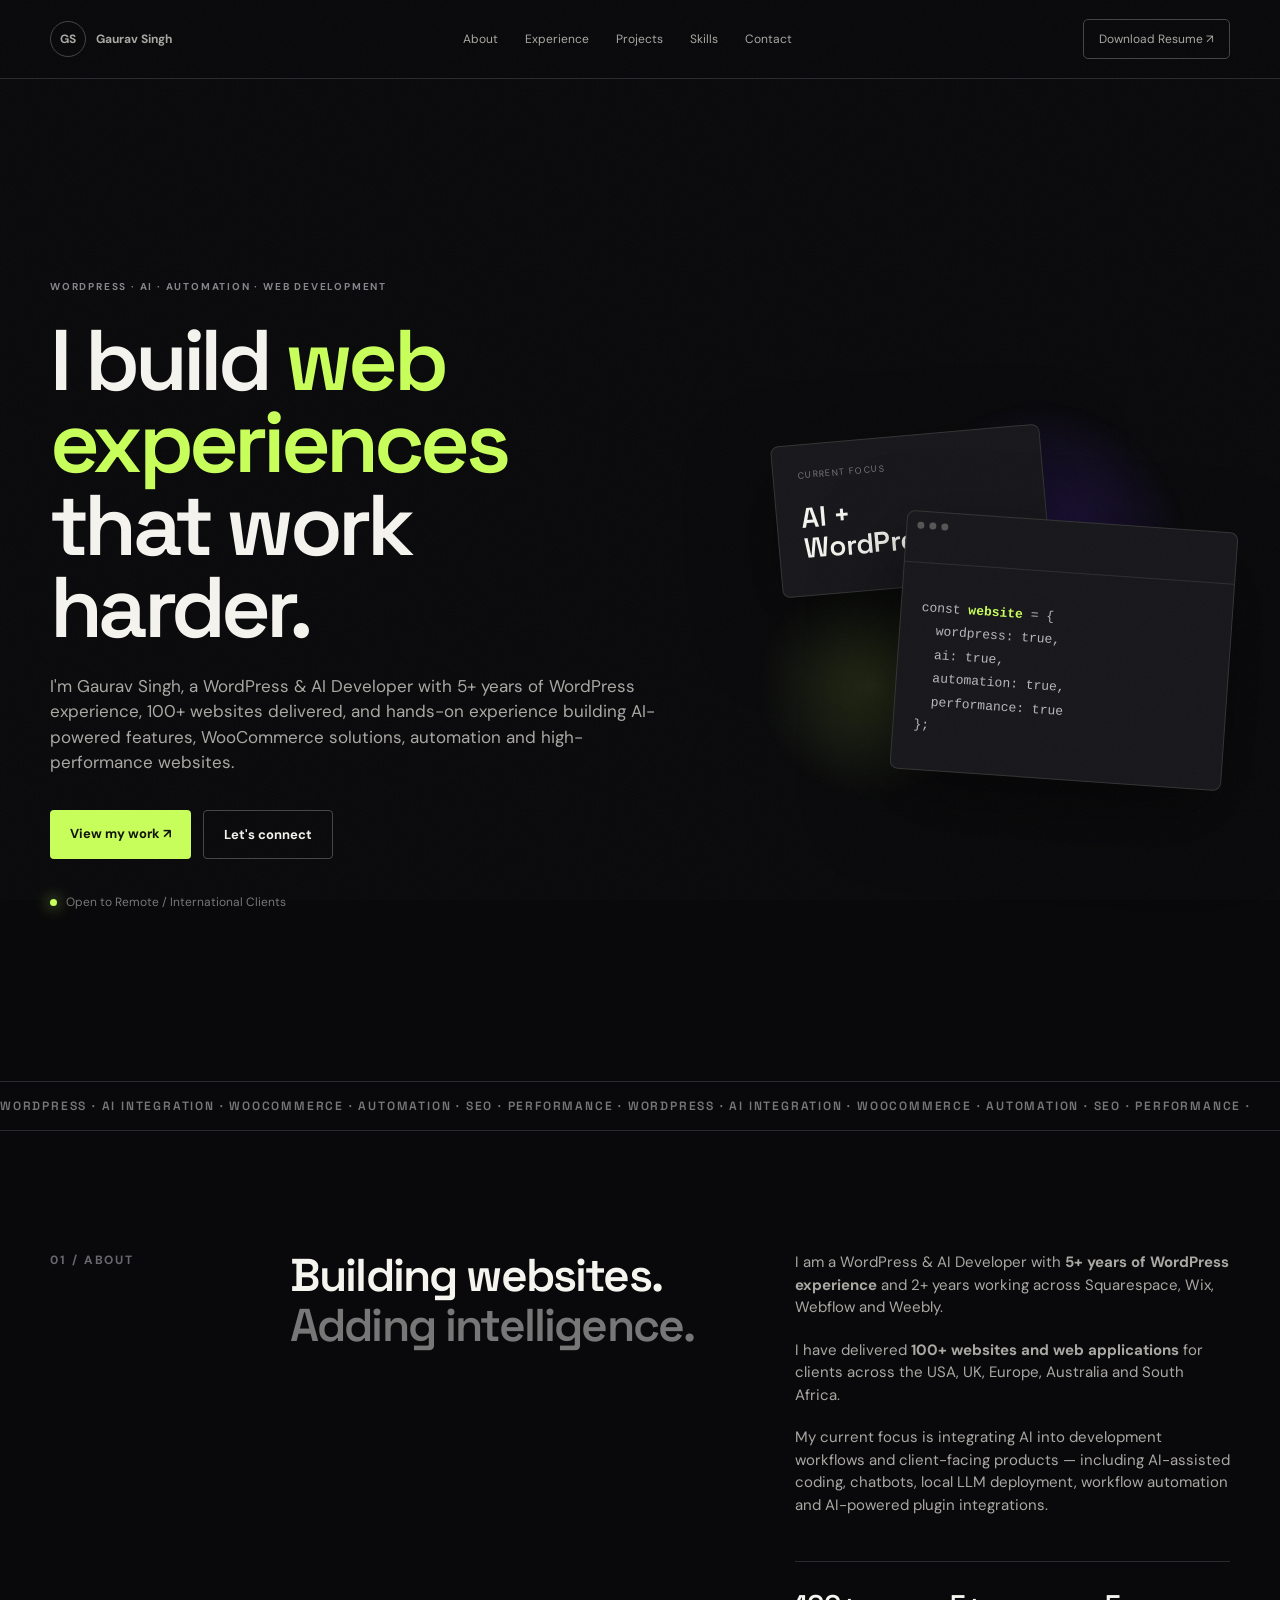
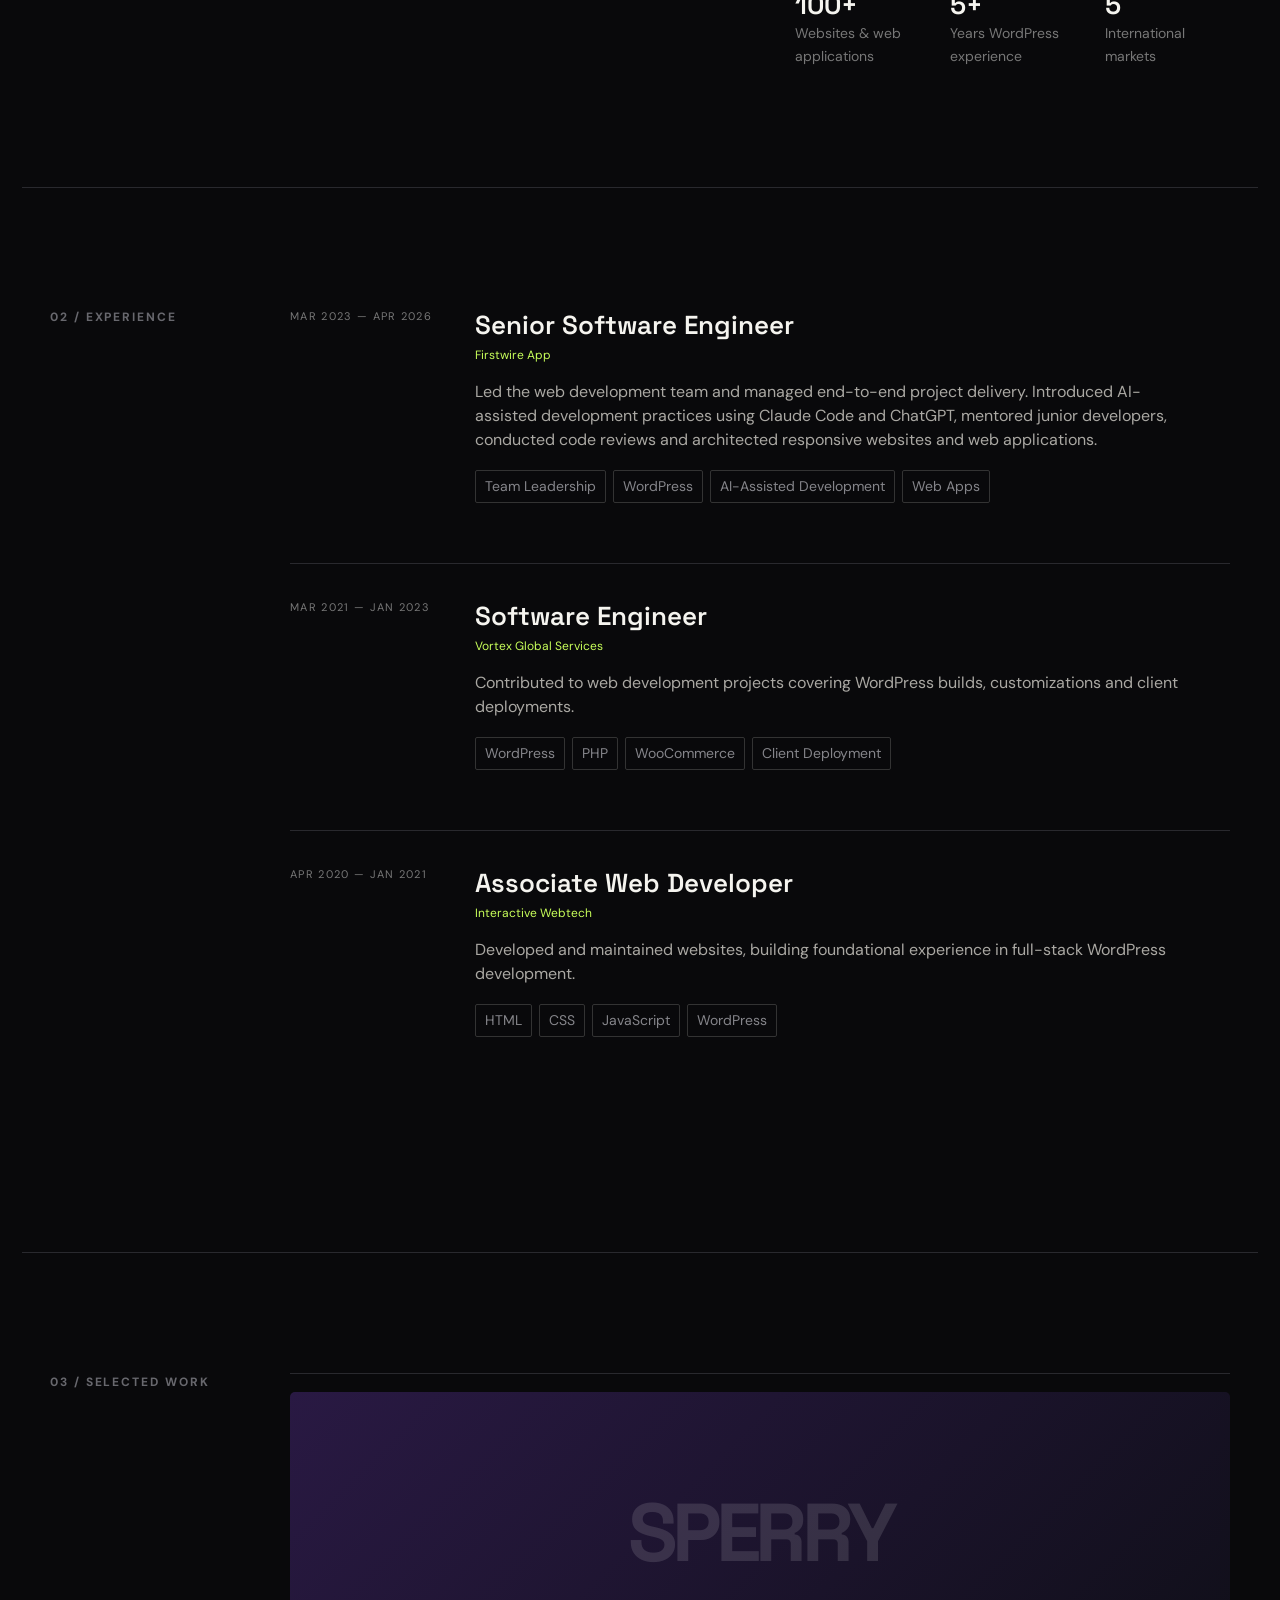
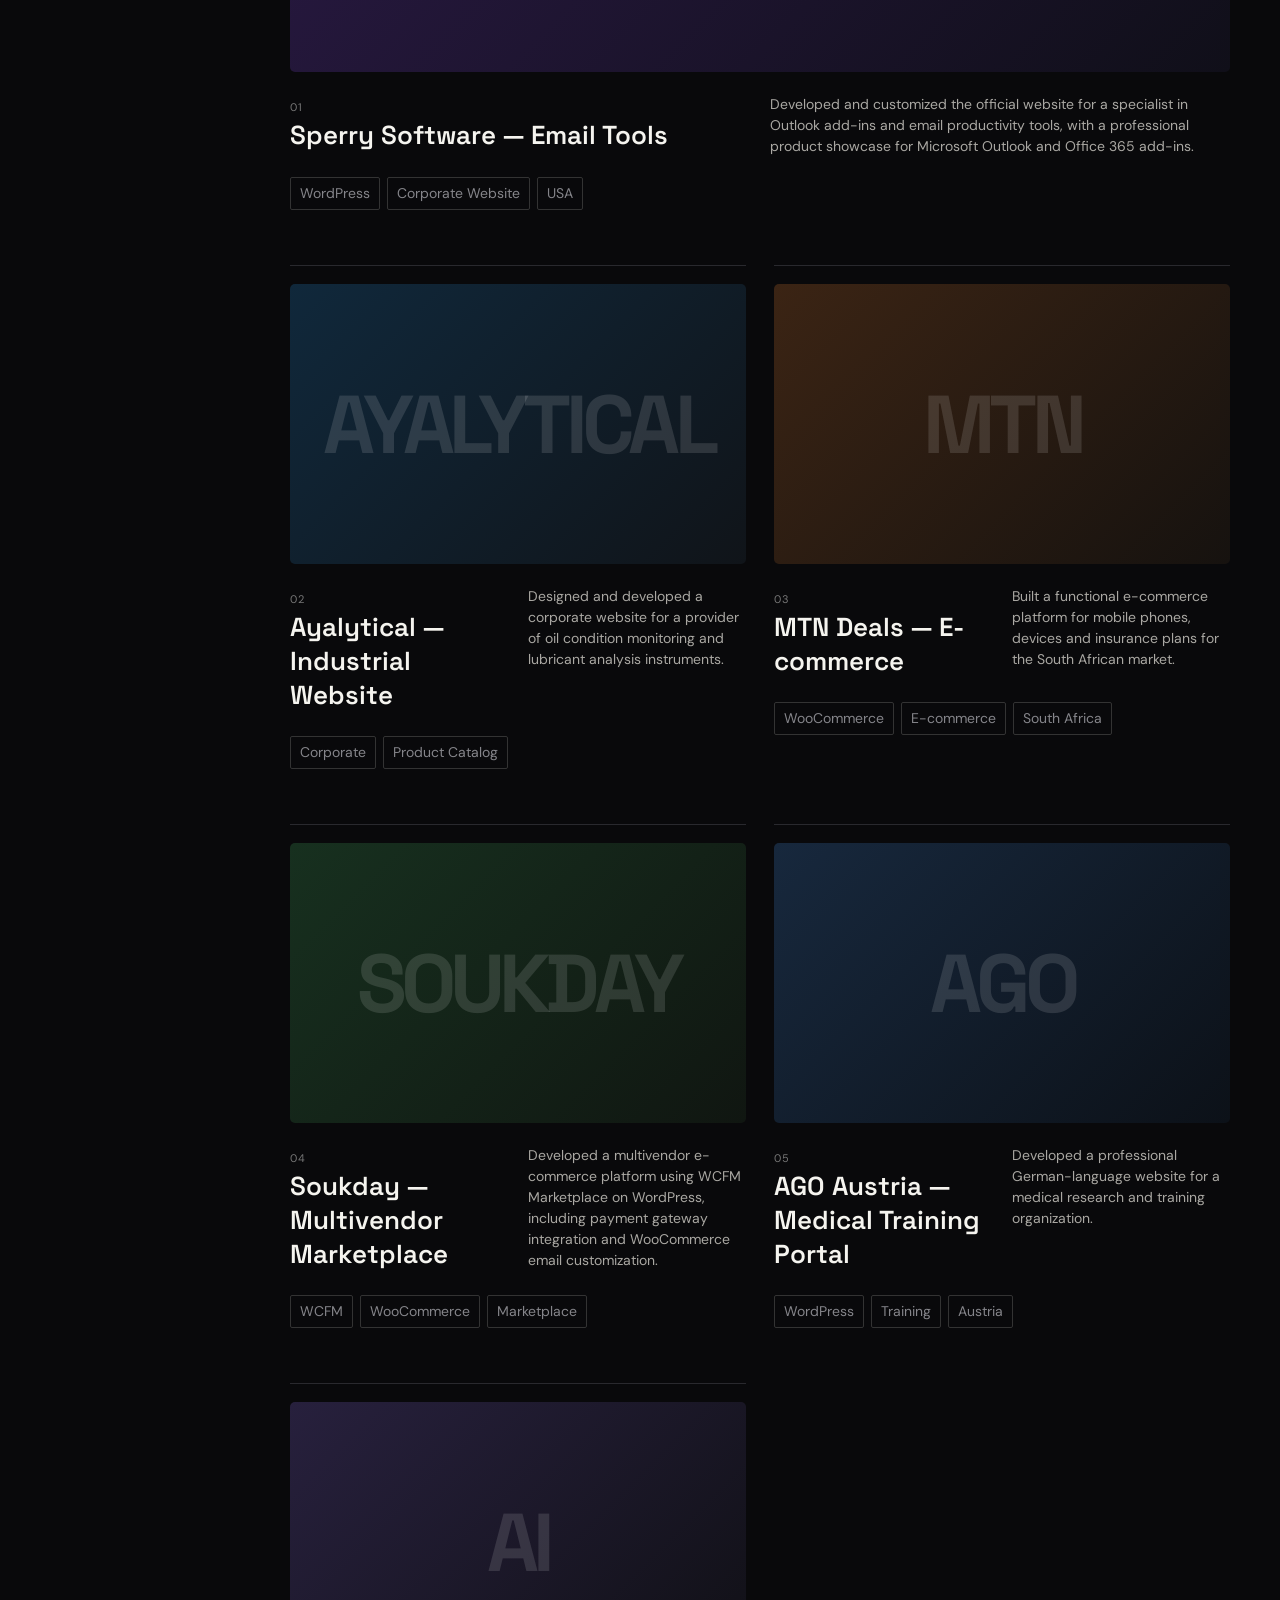
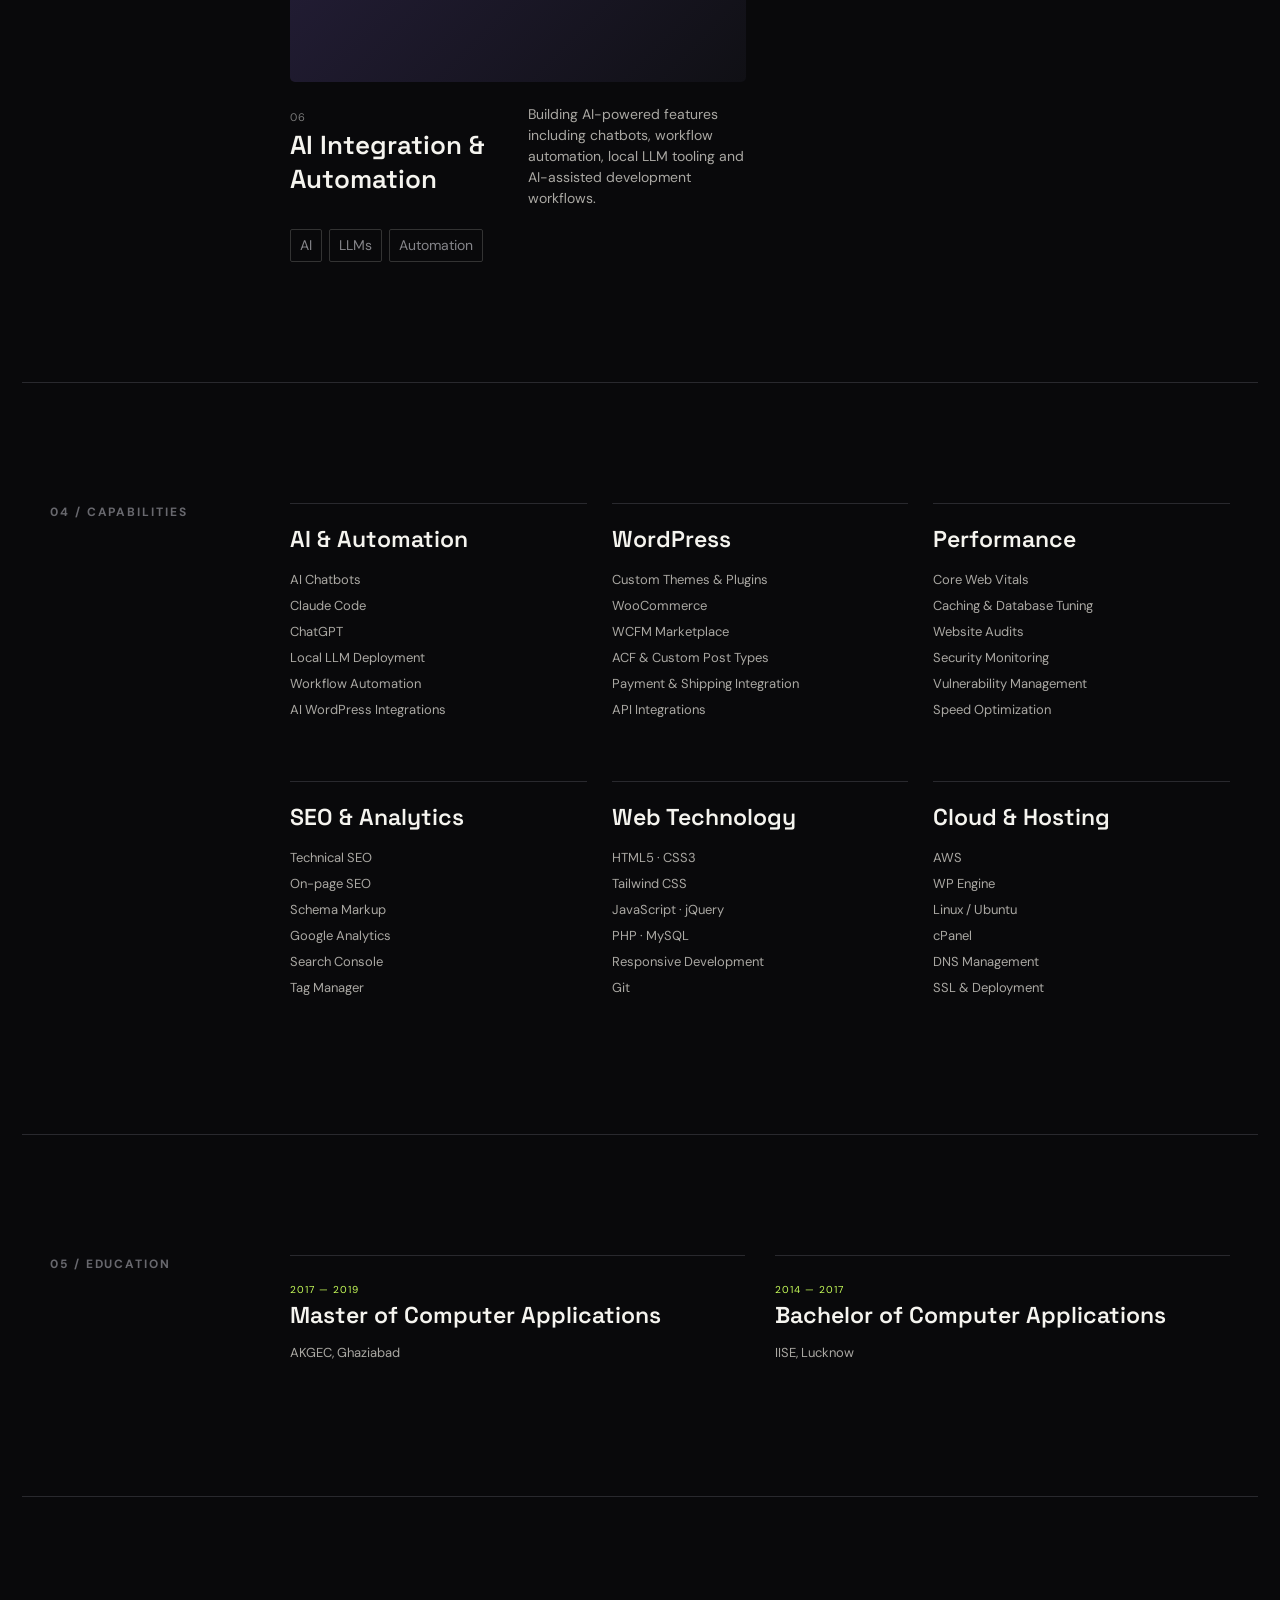
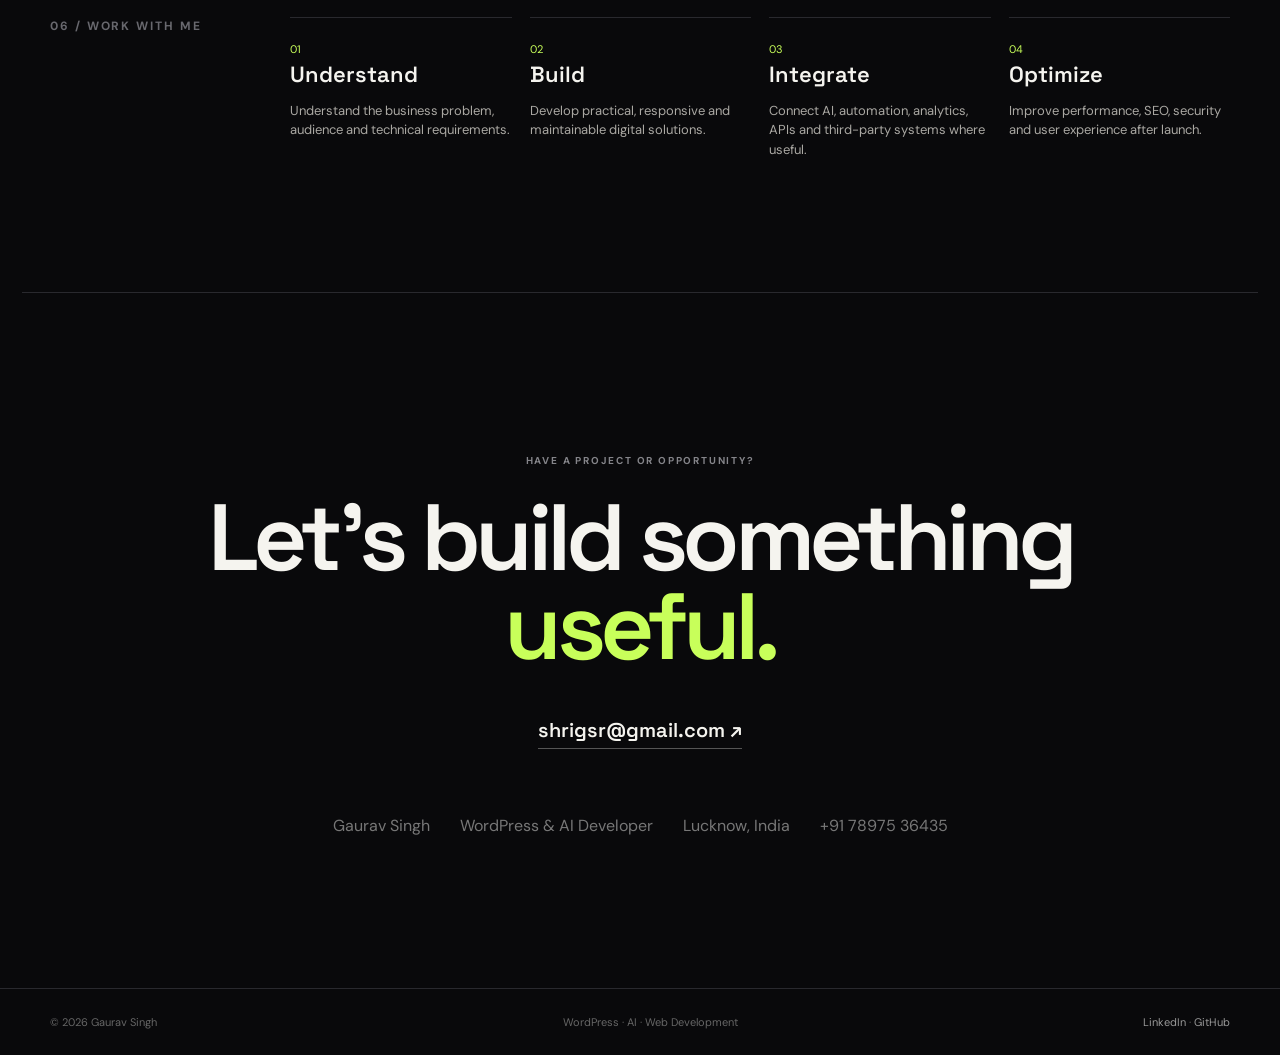
==== index.html @ 08fb5d8b "Add files via upload update portfolio" ====
<!DOCTYPE html>
<html lang="en">
<head>
  <meta charset="UTF-8">
  <meta name="viewport" content="width=device-width, initial-scale=1.0">
  <meta name="description" content="Gaurav Singh — WordPress & AI Developer building high-performance websites, WooCommerce solutions, AI integrations and automation.">
  <meta name="keywords" content="Gaurav Singh, WordPress Developer, AI Developer, WooCommerce Developer, Web Developer, AI Automation">
  <meta name="author" content="Gaurav Singh">
  <title>Gaurav Singh — WordPress & AI Developer</title>
  <link rel="preconnect" href="https://fonts.googleapis.com">
  <link rel="preconnect" href="https://fonts.gstatic.com" crossorigin>
  <link href="https://fonts.googleapis.com/css2?family=DM+Sans:wght@400;500;600;700&family=Space+Grotesk:wght@500;600;700&display=swap" rel="stylesheet">
  <link rel="stylesheet" href="styles.css">
</head>

<body>
<div class="noise"></div>

<header class="nav">
  <a class="brand" href="#home"><span>GS</span> Gaurav Singh</a>
  <nav>
    <a href="#about">About</a>
    <a href="#experience">Experience</a>
    <a href="#projects">Projects</a>
    <a href="#skills">Skills</a>
    <a href="#contact">Contact</a>
  </nav>
  <a class="nav-cta" href="assets/Gaurav-Singh-Resume-Optimized.docx" download>Download Resume ↗</a>
  <button class="menu" aria-label="Open menu">☰</button>
</header>

<main>

<section id="home" class="hero">
  <div class="hero-copy">
    <p class="eyebrow">WORDPRESS · AI · AUTOMATION · WEB DEVELOPMENT</p>
    <h1>I build <em>web experiences</em><br>that work harder.</h1>
    <p class="hero-text">
      I'm Gaurav Singh, a WordPress & AI Developer with 5+ years of WordPress experience,
      100+ websites delivered, and hands-on experience building AI-powered features,
      WooCommerce solutions, automation and high-performance websites.
    </p>

    <div class="actions">
      <a class="button primary" href="#projects">View my work <span>↗</span></a>
      <a class="button ghost" href="#contact">Let's connect</a>
    </div>

    <div class="proof">
      <span class="dot"></span>
      <span>Open to Remote / International Clients</span>
    </div>
  </div>

  <div class="hero-art">
    <div class="orb orb1"></div>
    <div class="orb orb2"></div>

    <div class="card floating-card">
      <span class="tiny">CURRENT FOCUS</span>
      <strong>AI +<br>WordPress</strong>
      <span class="arrow">↗</span>
    </div>

    <div class="code-card">
      <div class="code-top"><span></span><span></span><span></span></div>
      <pre><code>const <b>website</b> = {
  wordpress: true,
  ai: true,
  automation: true,
  performance: true
};</code></pre>
    </div>
  </div>
</section>

<section class="marquee">
  <div>WORDPRESS · AI INTEGRATION · WOOCOMMERCE · AUTOMATION · SEO · PERFORMANCE · WORDPRESS · AI INTEGRATION · WOOCOMMERCE · AUTOMATION · SEO · PERFORMANCE ·</div>
</section>

<section id="about" class="section">
  <div class="section-label">01 / ABOUT</div>

  <div class="section-content two-col">
    <div>
      <h2>Building websites.<br><span>Adding intelligence.</span></h2>
    </div>

    <div class="body-copy">
      <p>
        I am a WordPress & AI Developer with <strong>5+ years of WordPress experience</strong>
        and 2+ years working across Squarespace, Wix, Webflow and Weebly.
      </p>

      <p>
        I have delivered <strong>100+ websites and web applications</strong> for clients
        across the USA, UK, Europe, Australia and South Africa.
      </p>

      <p>
        My current focus is integrating AI into development workflows and client-facing
        products — including AI-assisted coding, chatbots, local LLM deployment,
        workflow automation and AI-powered plugin integrations.
      </p>

      <div class="stats">
        <div><b>100+</b><small>Websites & web applications</small></div>
        <div><b>5+</b><small>Years WordPress experience</small></div>
        <div><b>5</b><small>International markets</small></div>
      </div>
    </div>
  </div>
</section>

<section id="experience" class="section">
  <div class="section-label">02 / EXPERIENCE</div>

  <div class="section-content">
    <div class="timeline">

      <article class="timeline-item">
        <div class="date">MAR 2023 — APR 2026</div>
        <div>
          <h3>Senior Software Engineer</h3>
          <p class="company">Firstwire App</p>
          <p>
            Led the web development team and managed end-to-end project delivery.
            Introduced AI-assisted development practices using Claude Code and ChatGPT,
            mentored junior developers, conducted code reviews and architected responsive
            websites and web applications.
          </p>
          <div class="tags">
            <span>Team Leadership</span><span>WordPress</span>
            <span>AI-Assisted Development</span><span>Web Apps</span>
          </div>
        </div>
      </article>

      <article class="timeline-item">
        <div class="date">MAR 2021 — JAN 2023</div>
        <div>
          <h3>Software Engineer</h3>
          <p class="company">Vortex Global Services</p>
          <p>
            Contributed to web development projects covering WordPress builds,
            customizations and client deployments.
          </p>
          <div class="tags">
            <span>WordPress</span><span>PHP</span><span>WooCommerce</span>
            <span>Client Deployment</span>
          </div>
        </div>
      </article>

      <article class="timeline-item">
        <div class="date">APR 2020 — JAN 2021</div>
        <div>
          <h3>Associate Web Developer</h3>
          <p class="company">Interactive Webtech</p>
          <p>
            Developed and maintained websites, building foundational experience
            in full-stack WordPress development.
          </p>
          <div class="tags">
            <span>HTML</span><span>CSS</span><span>JavaScript</span><span>WordPress</span>
          </div>
        </div>
      </article>

    </div>
  </div>
</section>

<section id="projects" class="section">
  <div class="section-label">03 / SELECTED WORK</div>

  <div class="section-content">
    <div class="work-grid">

      <article class="project featured">
        <div class="project-visual purple"><span>SPERRY</span></div>
        <div class="project-info">
          <div>
            <span class="number">01</span>
            <h3>Sperry Software — Email Tools</h3>
          </div>
          <p>
            Developed and customized the official website for a specialist in
            Outlook add-ins and email productivity tools, with a professional
            product showcase for Microsoft Outlook and Office 365 add-ins.
          </p>
          <div class="tags"><span>WordPress</span><span>Corporate Website</span><span>USA</span></div>
        </div>
      </article>

      <article class="project">
        <div class="project-visual blue"><span>AYALYTICAL</span></div>
        <div class="project-info">
          <div>
            <span class="number">02</span>
            <h3>Ayalytical — Industrial Website</h3>
          </div>
          <p>
            Designed and developed a corporate website for a provider of oil
            condition monitoring and lubricant analysis instruments.
          </p>
          <div class="tags"><span>Corporate</span><span>Product Catalog</span></div>
        </div>
      </article>

      <article class="project">
        <div class="project-visual orange"><span>MTN</span></div>
        <div class="project-info">
          <div>
            <span class="number">03</span>
            <h3>MTN Deals — E-commerce</h3>
          </div>
          <p>
            Built a functional e-commerce platform for mobile phones, devices
            and insurance plans for the South African market.
          </p>
          <div class="tags"><span>WooCommerce</span><span>E-commerce</span><span>South Africa</span></div>
        </div>
      </article>

      <article class="project">
        <div class="project-visual green"><span>SOUKDAY</span></div>
        <div class="project-info">
          <div>
            <span class="number">04</span>
            <h3>Soukday — Multivendor Marketplace</h3>
          </div>
          <p>
            Developed a multivendor e-commerce platform using WCFM Marketplace
            on WordPress, including payment gateway integration and WooCommerce
            email customization.
          </p>
          <div class="tags"><span>WCFM</span><span>WooCommerce</span><span>Marketplace</span></div>
        </div>
      </article>

      <article class="project">
        <div class="project-visual darkblue"><span>AGO</span></div>
        <div class="project-info">
          <div>
            <span class="number">05</span>
            <h3>AGO Austria — Medical Training Portal</h3>
          </div>
          <p>
            Developed a professional German-language website for a medical
            research and training organization.
          </p>
          <div class="tags"><span>WordPress</span><span>Training</span><span>Austria</span></div>
        </div>
      </article>

      <article class="project">
        <div class="project-visual ai"><span>AI</span></div>
        <div class="project-info">
          <div>
            <span class="number">06</span>
            <h3>AI Integration & Automation</h3>
          </div>
          <p>
            Building AI-powered features including chatbots, workflow automation,
            local LLM tooling and AI-assisted development workflows.
          </p>
          <div class="tags"><span>AI</span><span>LLMs</span><span>Automation</span></div>
        </div>
      </article>

    </div>
  </div>
</section>

<section id="skills" class="section">
  <div class="section-label">04 / CAPABILITIES</div>

  <div class="section-content">
    <div class="skill-columns">

      <div>
        <h3>AI & Automation</h3>
        <p>
          AI Chatbots<br>
          Claude Code<br>
          ChatGPT<br>
          Local LLM Deployment<br>
          Workflow Automation<br>
          AI WordPress Integrations
        </p>
      </div>

      <div>
        <h3>WordPress</h3>
        <p>
          Custom Themes & Plugins<br>
          WooCommerce<br>
          WCFM Marketplace<br>
          ACF & Custom Post Types<br>
          Payment & Shipping Integration<br>
          API Integrations
        </p>
      </div>

      <div>
        <h3>Performance</h3>
        <p>
          Core Web Vitals<br>
          Caching & Database Tuning<br>
          Website Audits<br>
          Security Monitoring<br>
          Vulnerability Management<br>
          Speed Optimization
        </p>
      </div>

      <div>
        <h3>SEO & Analytics</h3>
        <p>
          Technical SEO<br>
          On-page SEO<br>
          Schema Markup<br>
          Google Analytics<br>
          Search Console<br>
          Tag Manager
        </p>
      </div>

      <div>
        <h3>Web Technology</h3>
        <p>
          HTML5 · CSS3<br>
          Tailwind CSS<br>
          JavaScript · jQuery<br>
          PHP · MySQL<br>
          Responsive Development<br>
          Git
        </p>
      </div>

      <div>
        <h3>Cloud & Hosting</h3>
        <p>
          AWS<br>
          WP Engine<br>
          Linux / Ubuntu<br>
          cPanel<br>
          DNS Management<br>
          SSL & Deployment
        </p>
      </div>

    </div>
  </div>
</section>

<section class="section">
  <div class="section-label">05 / EDUCATION</div>

  <div class="section-content education-grid">
    <div>
      <span class="edu-year">2017 — 2019</span>
      <h3>Master of Computer Applications</h3>
      <p>AKGEC, Ghaziabad</p>
    </div>

    <div>
      <span class="edu-year">2014 — 2017</span>
      <h3>Bachelor of Computer Applications</h3>
      <p>IISE, Lucknow</p>
    </div>
  </div>
</section>

<section class="section">
  <div class="section-label">06 / WORK WITH ME</div>

  <div class="section-content approach">
    <div><span>01</span><h3>Understand</h3><p>Understand the business problem, audience and technical requirements.</p></div>
    <div><span>02</span><h3>Build</h3><p>Develop practical, responsive and maintainable digital solutions.</p></div>
    <div><span>03</span><h3>Integrate</h3><p>Connect AI, automation, analytics, APIs and third-party systems where useful.</p></div>
    <div><span>04</span><h3>Optimize</h3><p>Improve performance, SEO, security and user experience after launch.</p></div>
  </div>
</section>

<section id="contact" class="contact">
  <p class="eyebrow">HAVE A PROJECT OR OPPORTUNITY?</p>
  <h2>Let's build something<br><em>useful.</em></h2>

  <a class="contact-mail" href="mailto:shrigsr@gmail.com">
    shrigsr@gmail.com ↗
  </a>

  <div class="contact-meta">
    <span>Gaurav Singh</span>
    <span>WordPress & AI Developer</span>
    <span>Lucknow, India</span>
    <span>+91 78975 36435</span>
  </div>
</section>

</main>

<footer>
  <span>© 2026 Gaurav Singh</span>
  <span>WordPress · AI · Web Development</span>
  <span>
    <a href="https://www.linkedin.com/" target="_blank">LinkedIn</a>
    ·
    <a href="https://github.com/" target="_blank">GitHub</a>
  </span>
</footer>

<script src="script.js"></script>
</body>
</html>
---- styles.css ----
:root{--bg:#09090b;--text:#f5f4ef;--muted:#aaa8a3;--line:#29292e;--accent:#c8ff5a;--max:1180px};
*{box-sizing:border-box}html{scroll-behavior:smooth}body{margin:0;background:var(--bg);color:var(--text);font-family:"DM Sans",sans-serif;line-height:1.5}.noise{position:fixed;inset:0;pointer-events:none;opacity:.035;background-image:url("data:image/svg+xml,%3Csvg xmlns='http://www.w3.org/2000/svg' width='180' height='180'%3E%3Cfilter id='n'%3E%3CfeTurbulence type='fractalNoise' baseFrequency='.9' numOctaves='3' stitchTiles='stitch'/%3E%3C/filter%3E%3Crect width='100%25' height='100%25' filter='url(%23n)'/%3E%3C/svg%3E");z-index:10}
.nav{height:78px;border-bottom:1px solid var(--line);display:flex;align-items:center;justify-content:space-between;padding:0 max(28px,calc((100% - var(--max))/2));position:sticky;top:0;background:#09090bd9;backdrop-filter:blur(14px);z-index:9}.brand{font-weight:700;color:var(--text);text-decoration:none;display:flex;align-items:center;gap:10px}.brand span{display:grid;place-items:center;width:34px;height:34px;border:1px solid #444;border-radius:50%;font: size 16px;px}.nav nav{display:flex;gap:27px}.nav a{color:var(--muted);text-decoration:none;font-size:12px}.nav nav a:hover,.nav-cta:hover,footer a:hover{color:var(--text)}.nav-cta{border:1px solid #444;padding:10px 15px;border-radius:5px}.menu{display:none;background:none;border:0;color:white;font-size:22px}
.hero{min-height:calc(100vh - 78px);max-width:var(--max);margin:auto;padding:100px 28px 80px;display:grid;grid-template-columns:1.08fr .92fr;align-items:center;gap:40px}.eyebrow{font-size:10px;letter-spacing:.18em;color:#85858a;font-weight:700}.hero h1{font:600 clamp(50px,7vw,86px)/.96 "Space Grotesk";letter-spacing:-.055em;margin:25px 0}.hero h1 em,.contact h2 em{font-style:normal;color:var(--accent)}.hero-text{max-width:610px;color:var(--muted);font-size:17px}.actions{display:flex;gap:12px;margin:34px 0}.button{padding:14px 20px;border-radius:4px;text-decoration:none;font-weight:700;font-size:13px}.primary{background:var(--accent);color:#10120b}.ghost{border:1px solid #454549;color:var(--text)}.proof{color:#777;font-size:12px;display:flex;align-items:center;gap:9px}.dot{width:7px;height:7px;background:var(--accent);border-radius:50%;box-shadow:0 0 15px var(--accent)}
.hero-art{height:500px;position:relative}.orb{position:absolute;border-radius:50%;filter:blur(2px)}.orb1{width:320px;height:320px;background:radial-gradient(circle,#6f39ff44,transparent 65%);top:50px;right:30px}.orb2{width:250px;height:250px;background:radial-gradient(circle,#c8ff5a24,transparent 65%);bottom:30px;left:40px}.card,.code-card{position:absolute;background:#17171b;border:1px solid #333;border-radius:8px;box-shadow:0 30px 80px #0008}.floating-card{top:95px;left:70px;width:220px;padding:24px;transform:rotate(-5deg)}.tiny{display:block;color:#777;font-size:9px;letter-spacing:.16em;margin-bottom:20px}.floating-card strong{font:600 28px/1.05 "Space Grotesk"}.arrow{float:right;color:var(--accent);font-size:25px}.code-card{right:0;bottom:60px;width:330px;padding:0;transform:rotate(4deg)}.code-top{height:30px;border-bottom:1px solid #2d2d31;display:flex;gap:5px;padding:10px}.code-top span{width:7px;height:7px;border-radius:50%;background:#555}.code-card pre{padding:20px;color:#b9b7bd;font:13px/1.8 monospace}.code-card b{color:var(--accent)}
.marquee{border-block:1px solid var(--line);overflow:hidden;white-space:nowrap;color:#777;font:600 12px "Space Grotesk";letter-spacing:.15em;padding:16px 0}.marquee div{animation:move 25s linear infinite}@keyframes move{to{transform:translateX(-30%)}}
.section{max-width:var(--max);margin:auto;padding:120px 28px;border-bottom:1px solid var(--line);display:grid;grid-template-columns:190px 1fr;gap:50px}.section-label{color:#68686e;font-size:12px;letter-spacing:.16em;font-weight:700}.section-content{min-width:0}.two-col{display:grid;grid-template-columns:1fr 1fr;gap:70px}.section h2{font:600 46px/1.08 "Space Grotesk";letter-spacing:-.04em;margin:0}.section h2 span{color:#777}.body-copy{color:var(--muted);font-size:15px}.body-copy p{margin-top:0;margin-bottom:20px}.stats{border-top:1px solid var(--line);margin-top:45px;padding-top:25px;display:flex;gap:30px}.stats div{flex:1}.stats b{display:block;color:var(--text);font:600 27px "Space Grotesk"}.stats small{color:#777;font-size:14px}
.timeline-item{display:grid;grid-template-columns:150px 1fr;gap:35px;padding:0 0 60px;margin-bottom:35px;border-bottom:1px solid var(--line)}.timeline-item:last-child{border:0}.date,.number{color:#777;font-size:11px;letter-spacing:.12em}.timeline h3,.project h3,.skill-columns h3,.education-grid h3,.approach h3{font:600 26px "Space Grotesk";margin:0 0 4px}.company{color:var(--accent);font-size:12px;margin:0 0 15px}.timeline p:not(.company){color:var(--muted);max-width:720px}.tags{display:flex;gap:7px;flex-wrap:wrap;margin-top:18px}.tags span{border:1px solid #333;padding:5px 9px;color:#85858a;border-radius:2px;font-size:14px}
.work-grid{display:grid;grid-template-columns:1fr 1fr;gap:55px 28px}.project{border-top:1px solid var(--line);padding-top:18px}.project.featured{grid-column:span 2}.project-visual{height:280px;border-radius:5px;margin-bottom:22px;display:grid;place-items:center;overflow:hidden}.project-visual span{font:700 clamp(45px,7vw,82px) "Space Grotesk";letter-spacing:-.07em;color:#ffffff20}.purple{background:linear-gradient(135deg,#291943,#100f19)}.blue{background:linear-gradient(135deg,#10283b,#101419)}.orange{background:linear-gradient(135deg,#3b2414,#16120f)}.green{background:linear-gradient(135deg,#17301f,#101611)}.darkblue{background:linear-gradient(135deg,#17283d,#0c1118)}.ai{background:linear-gradient(135deg,#27203d,#101015)}.project-info{display:grid;grid-template-columns:1fr 1fr;gap:20px}.project-info p{color:var(--muted);font-size:14px;margin:0}.project-info .tags{grid-column:1/-1;margin-top:0}
.skill-columns{display:grid;grid-template-columns:repeat(3,1fr);gap:45px 25px}.skill-columns>div{border-top:1px solid var(--line);padding-top:20px}.skill-columns h3{font-size:23px}.skill-columns p{color:var(--muted);font-size:13px;line-height:2}.education-grid{display:grid;grid-template-columns:1fr 1fr;gap:30px}.education-grid>div{border-top:1px solid var(--line);padding-top:20px}.education-grid h3{font-size:23px}.education-grid p{color:var(--muted);font-size:13px}.edu-year{font-size:10px;color:var(--accent);letter-spacing:.1em}
.approach{display:grid;grid-template-columns:repeat(4,1fr);gap:18px}.approach>div{border-top:1px solid var(--line);padding-top:18px}.approach span{color:var(--accent);font-size:11px}.approach h3{font-size:22px}.approach p{font-size:13px;color:var(--muted)}
.contact{max-width:var(--max);margin:auto;text-align:center;padding:150px 28px}.contact h2{font:600 clamp(52px,8vw,94px)/.95 "Space Grotesk";letter-spacing:-.06em;margin:25px 0 45px}.contact-mail{color:var(--text);font:600 20px "Space Grotesk";text-decoration:none;border-bottom:1px solid #555;padding-bottom:5px}.contact-meta{display:flex;justify-content:center;gap:30px;margin-top:70px;color:#777;font-size:16px}
footer{border-top:1px solid var(--line);padding:25px max(28px,calc((100% - var(--max))/2));display:flex;justify-content:space-between;color:#666;font-size:11px}footer a{color:#999;text-decoration:none}
@media(max-width:800px){.nav nav,.nav-cta{display:none}.menu{display:block}.hero{grid-template-columns:1fr;padding-top:70px}.hero-art{height:380px}.floating-card{left:10%;top:60px}.code-card{right:0;bottom:30px}.section{grid-template-columns:1fr;padding:90px 28px;gap:30px}.two-col,.skill-columns,.approach,.education-grid{grid-template-columns:1fr}.work-grid{grid-template-columns:1fr}.project.featured{grid-column:auto}.project-info{grid-template-columns:1fr}.contact-meta{flex-direction:column;gap:8px}footer{flex-direction:column;gap:10px}.hero h1{font-size:55px}}
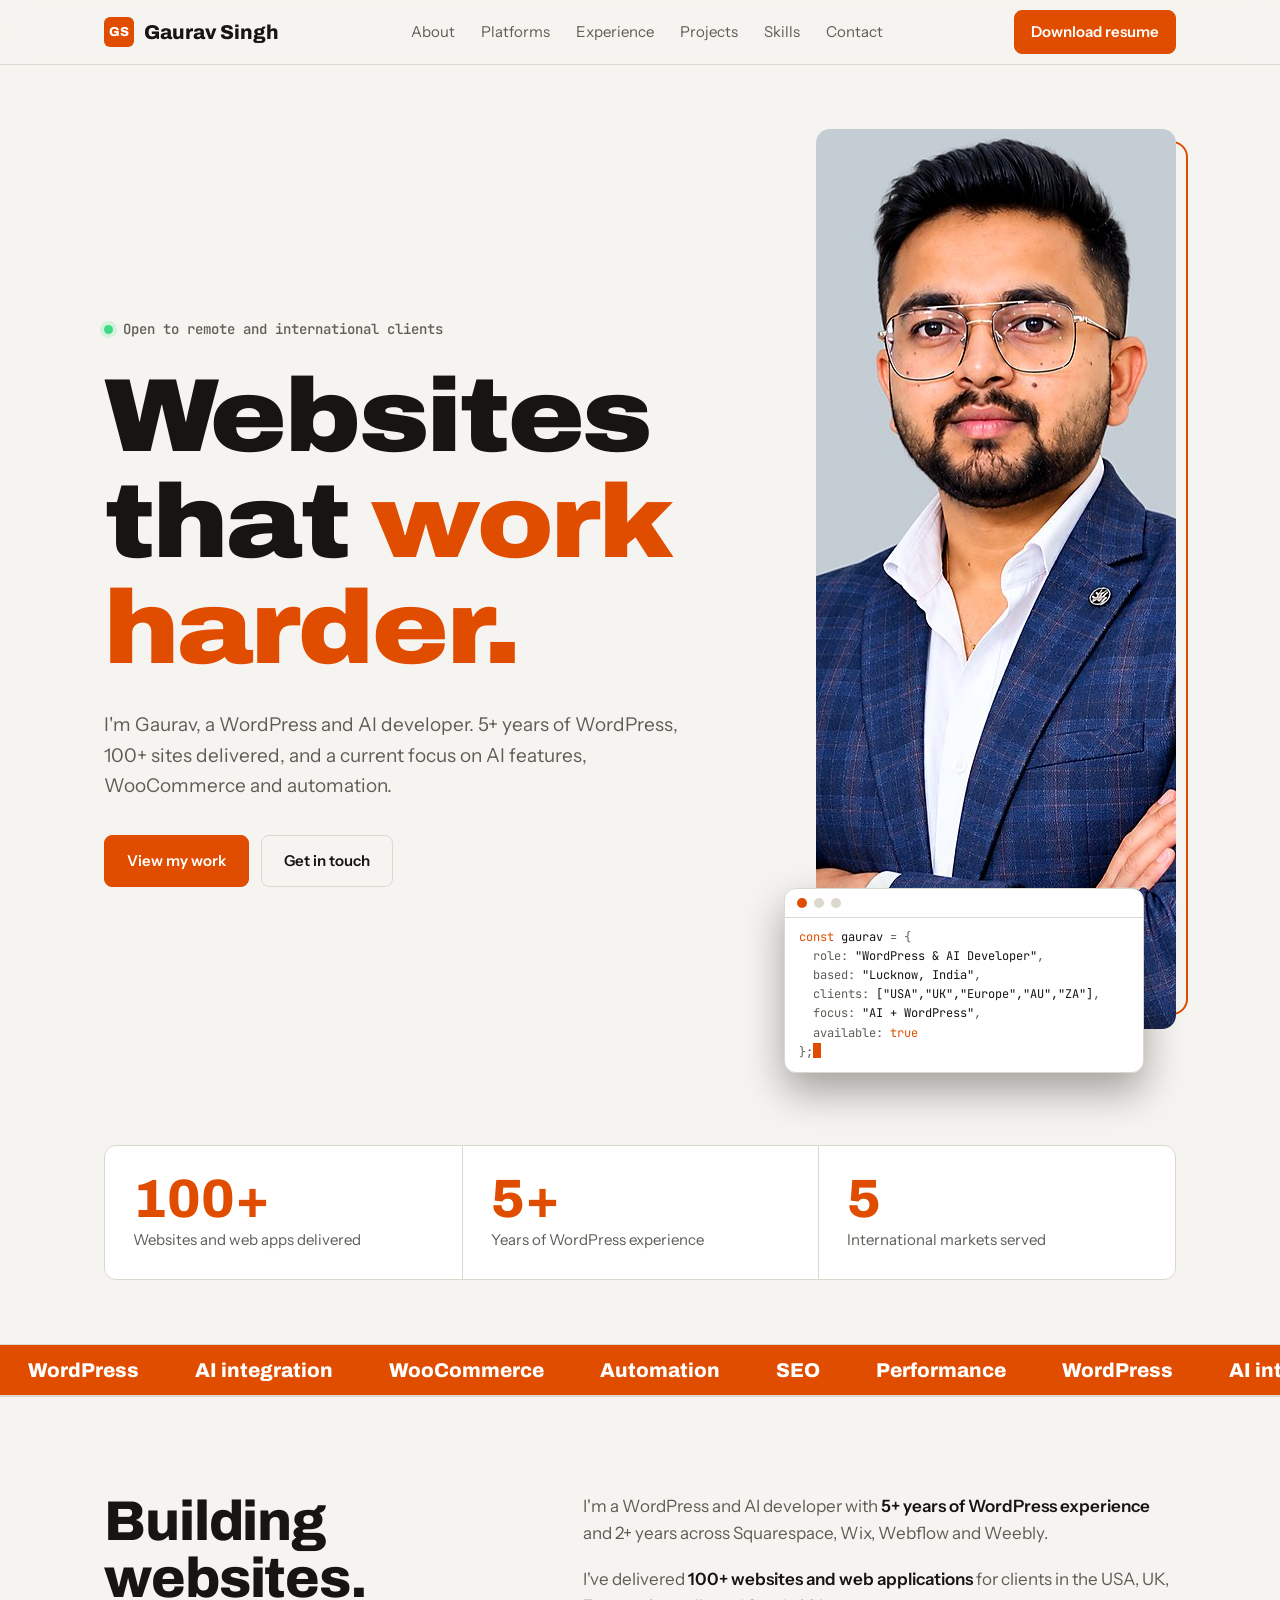
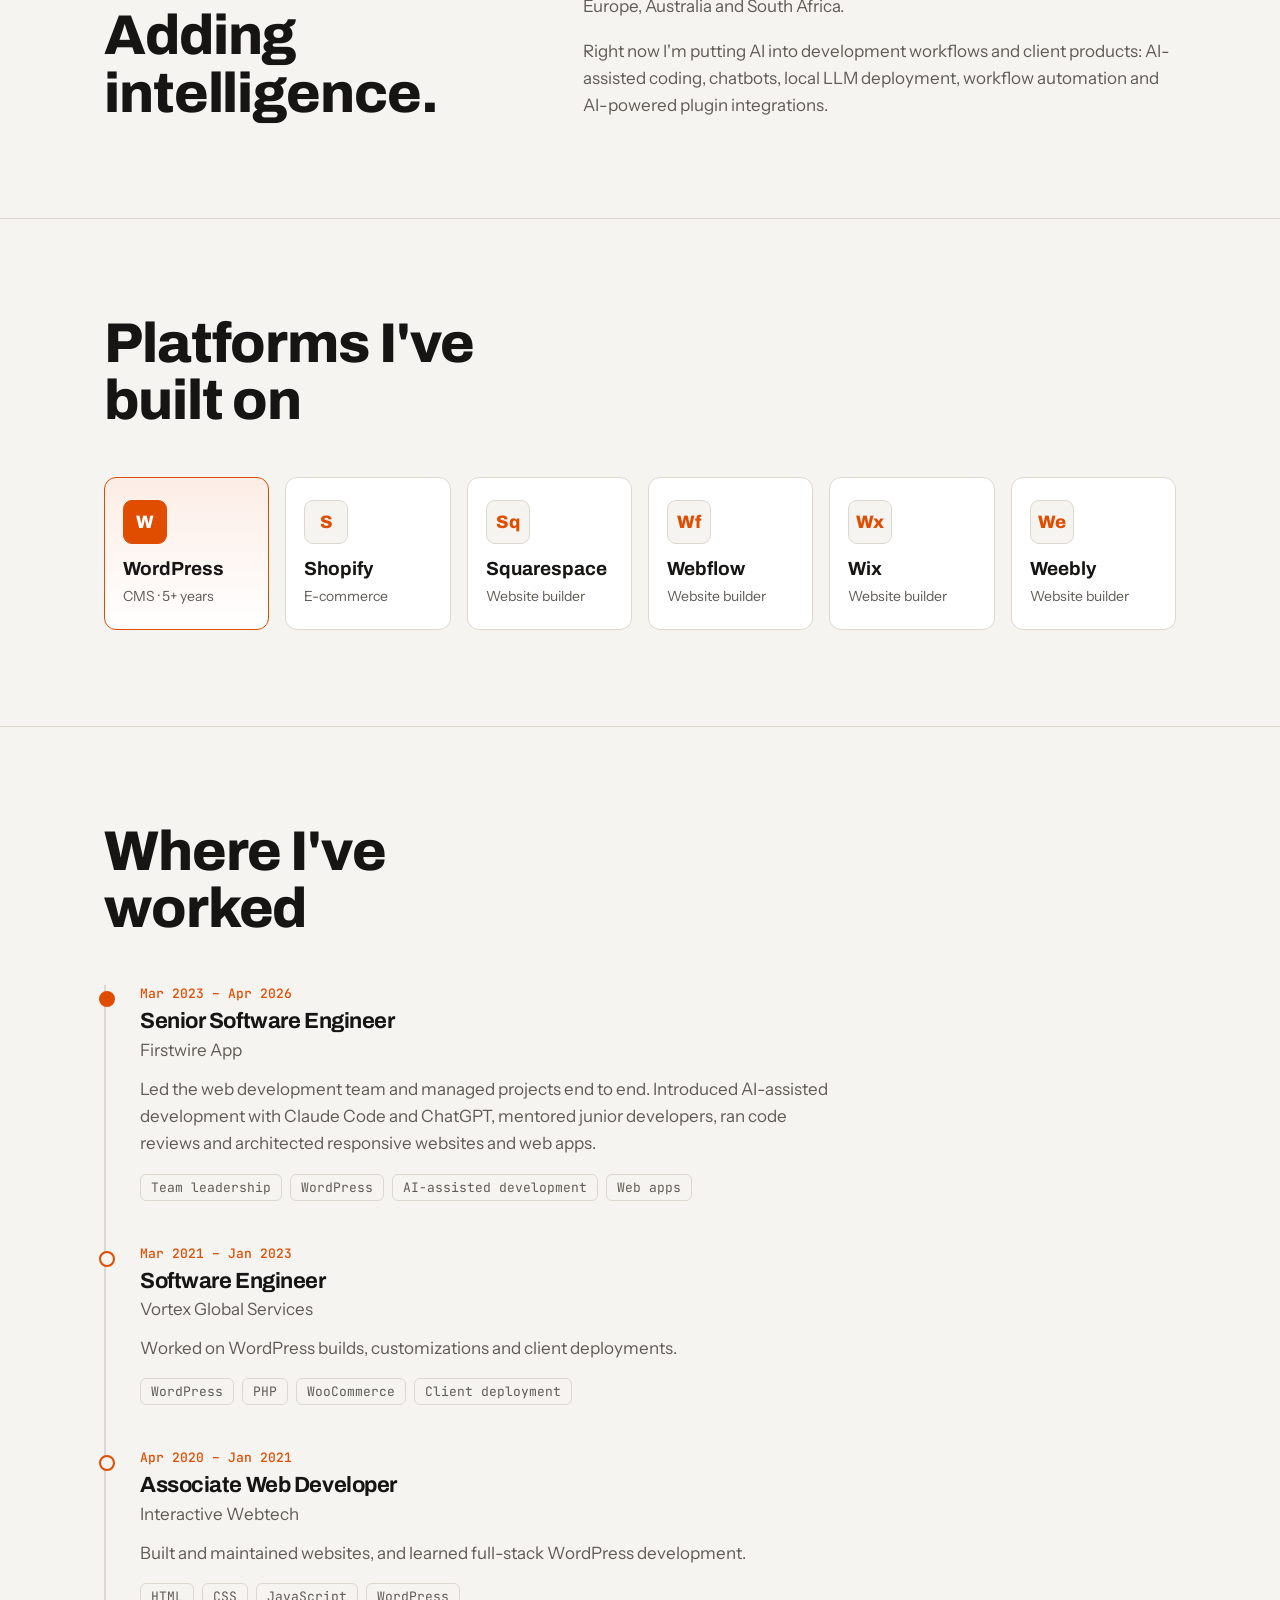
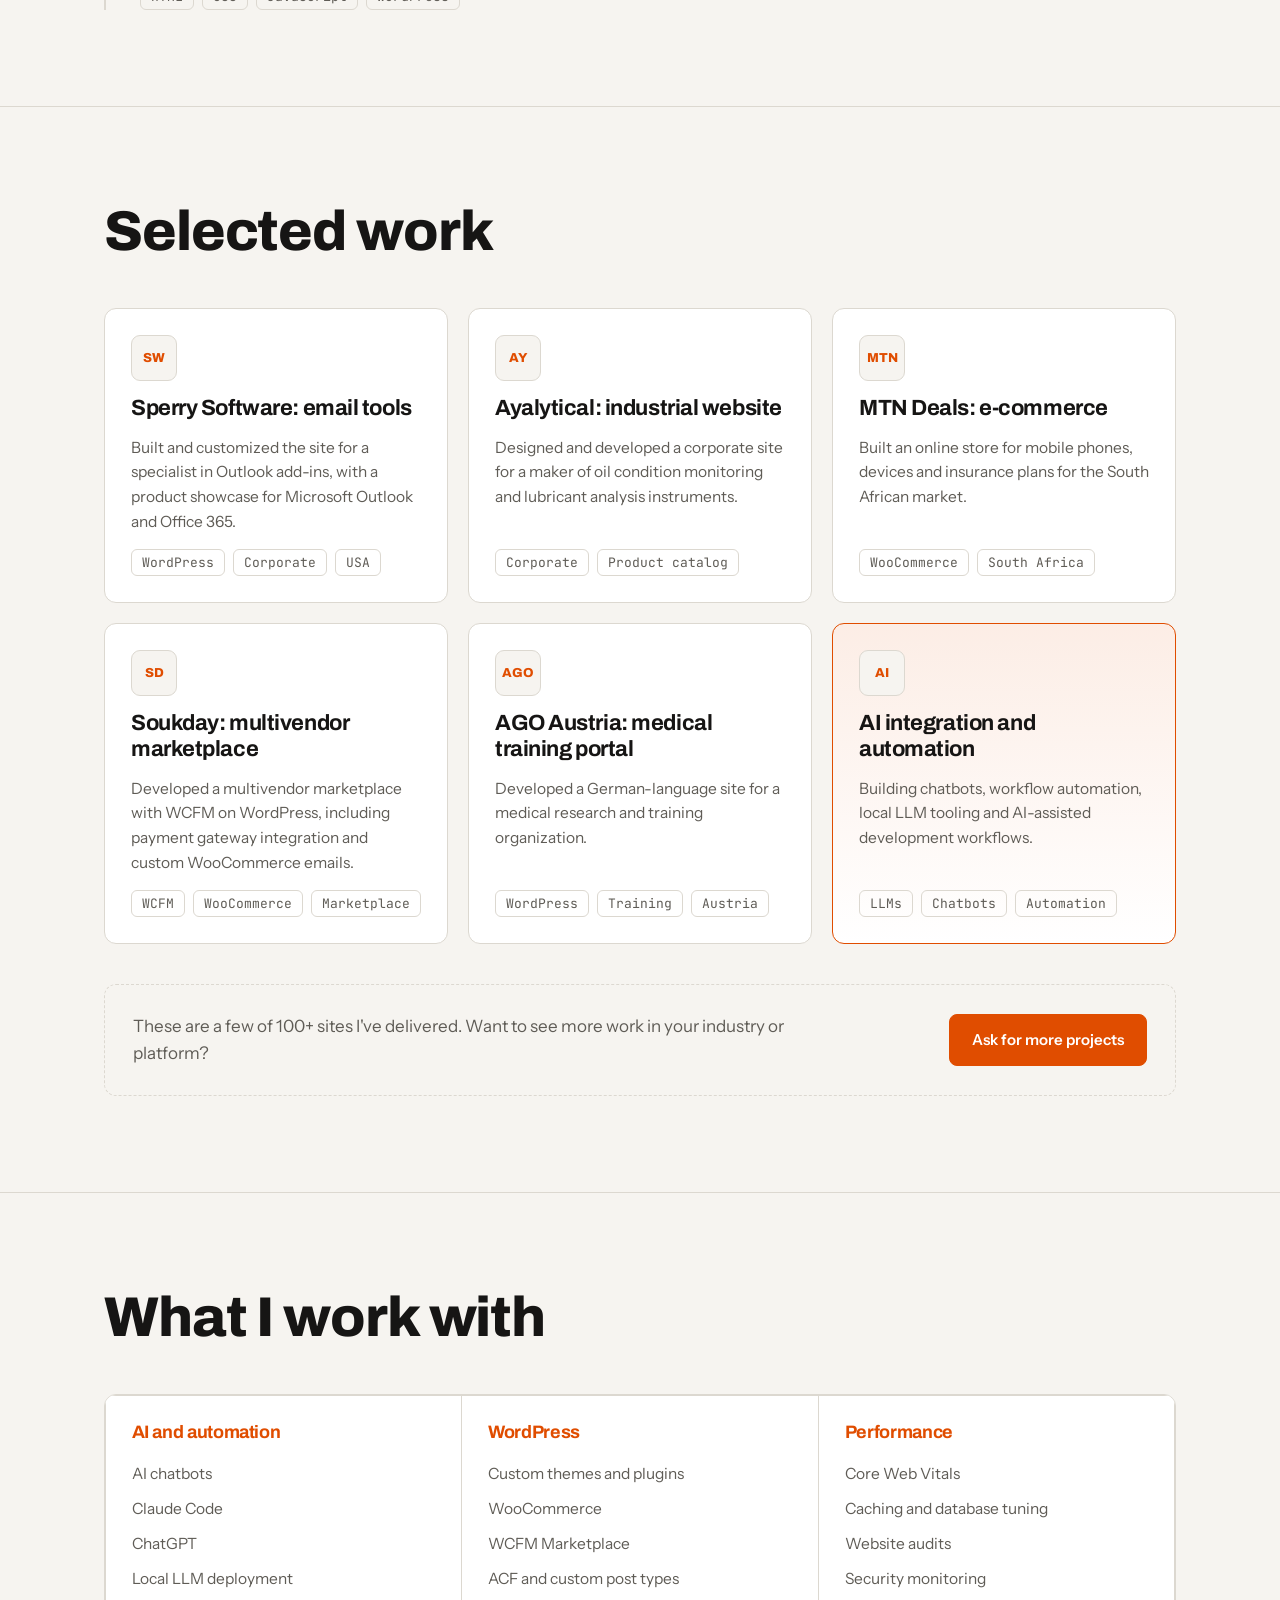
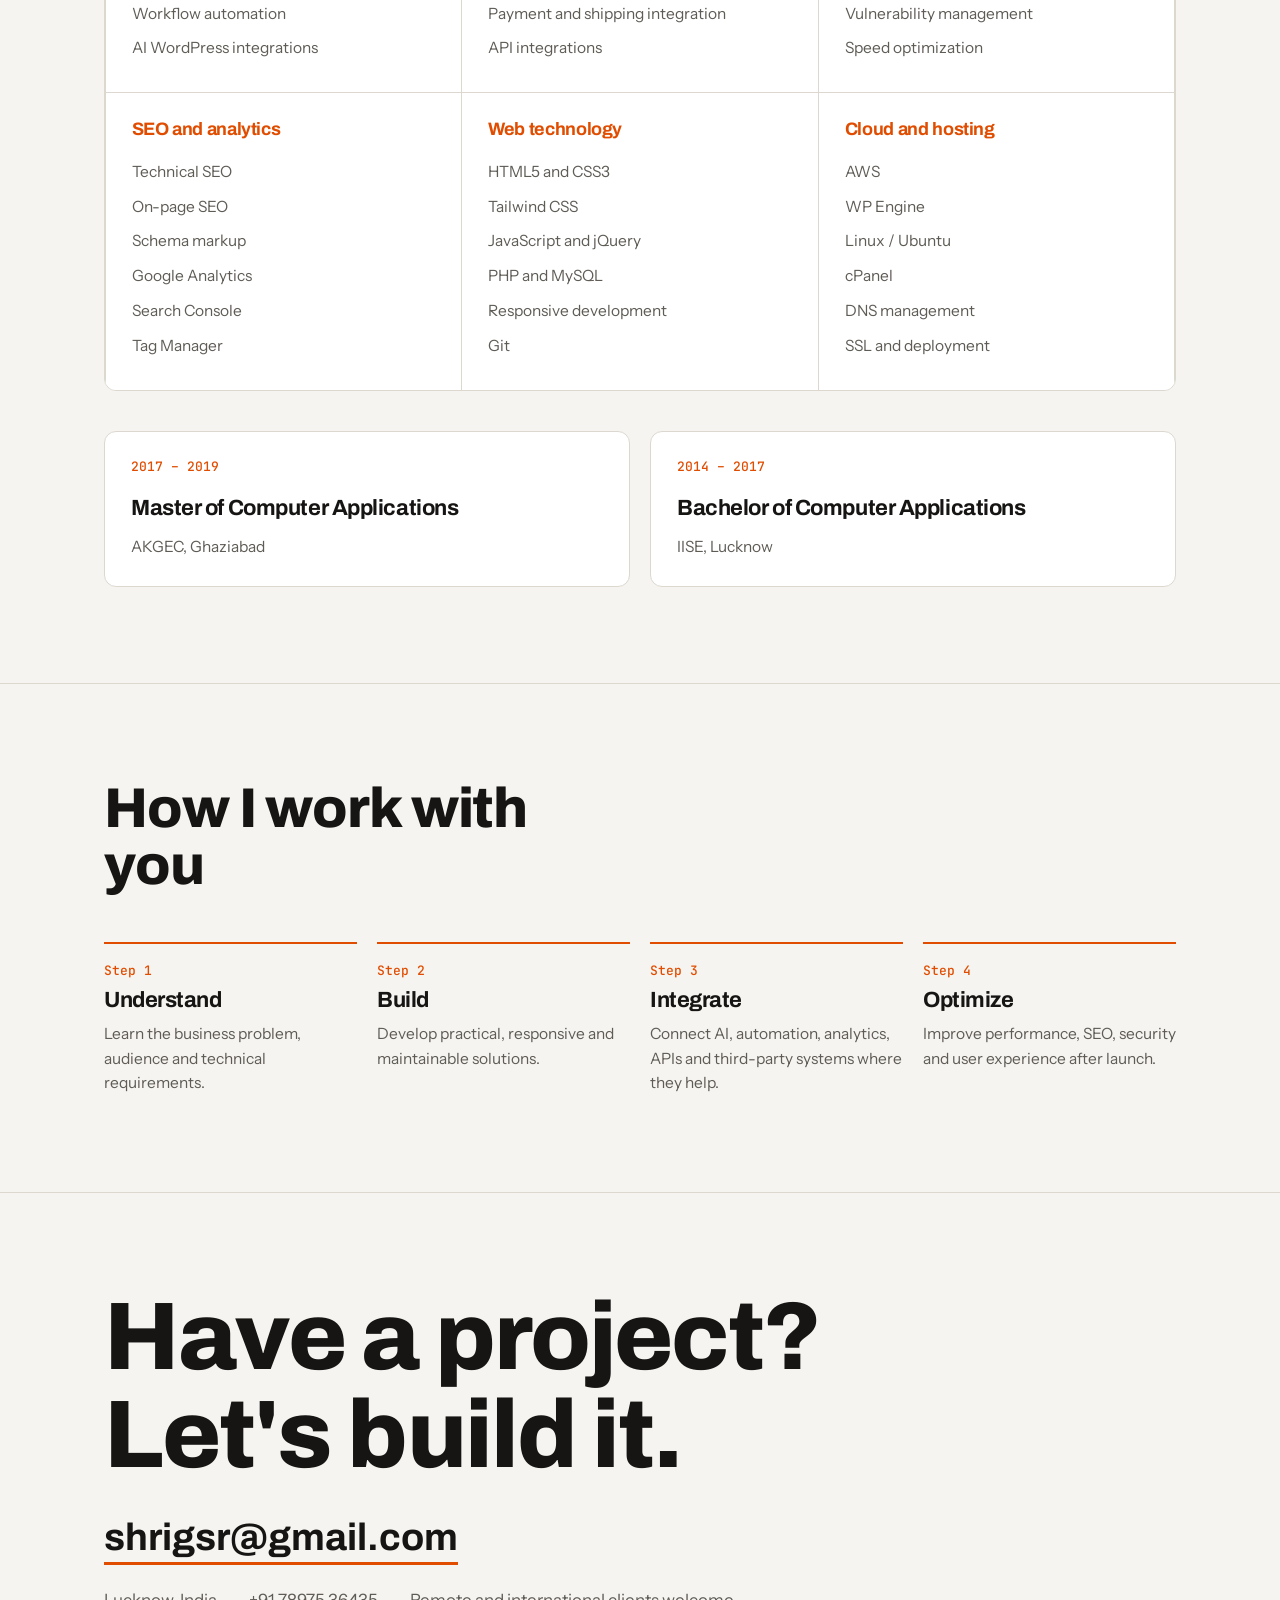
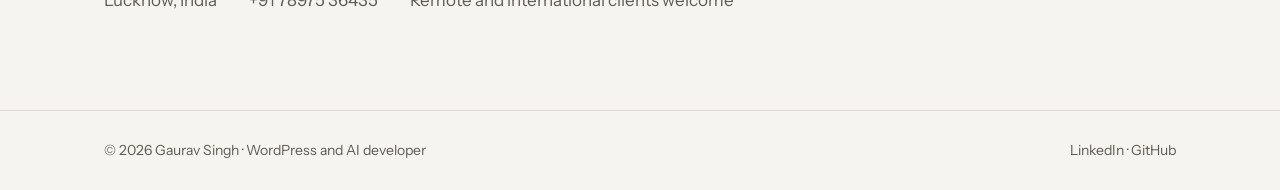
==== commit b5a0dd28: "Rename portfolio.html to index.html" ====
--- a/index.html
+++ b/index.html
@@ -1,417 +1,280 @@
 <!DOCTYPE html>
 <html lang="en">
 <head>
-  <meta charset="UTF-8">
-  <meta name="viewport" content="width=device-width, initial-scale=1.0">
-  <meta name="description" content="Gaurav Singh — WordPress & AI Developer building high-performance websites, WooCommerce solutions, AI integrations and automation.">
-  <meta name="keywords" content="Gaurav Singh, WordPress Developer, AI Developer, WooCommerce Developer, Web Developer, AI Automation">
-  <meta name="author" content="Gaurav Singh">
-  <title>Gaurav Singh — WordPress & AI Developer</title>
-  <link rel="preconnect" href="https://fonts.googleapis.com">
-  <link rel="preconnect" href="https://fonts.gstatic.com" crossorigin>
-  <link href="https://fonts.googleapis.com/css2?family=DM+Sans:wght@400;500;600;700&family=Space+Grotesk:wght@500;600;700&display=swap" rel="stylesheet">
-  <link rel="stylesheet" href="styles.css">
+<meta charset="utf-8">
+<meta name="viewport" content="width=device-width, initial-scale=1, viewport-fit=cover">
+<title>Gaurav Singh | WordPress & AI Developer</title>
+<meta name="description" content="Gaurav Singh: WordPress & AI developer. 100+ websites delivered, WooCommerce, AI integrations and automation.">
+<meta name="theme-color" content="#FF5A00">
+<link rel="preconnect" href="https://fonts.googleapis.com">
+<link rel="stylesheet" href="https://fonts.googleapis.com/css2?family=Archivo:wdth,wght@75..125,500..900&family=Instrument+Sans:wght@400;500;600&family=JetBrains+Mono:wght@400;500&display=swap">
+<style>
+:root{--bg:#0c0c0d;--panel:#151516;--line:#2a2a2c;--tx:#f2f0ec;--mut:#9b9892;--ac:#ff5a00;--acx:#0c0c0d;
+ --hd:"Archivo","Arial Narrow",Arial,sans-serif;--bd:"Instrument Sans",system-ui,sans-serif;--mo:"JetBrains Mono",ui-monospace,Menlo,monospace;
+ box-sizing:border-box;padding-top:env(safe-area-inset-top,0px);padding-bottom:env(safe-area-inset-bottom,0px)}
+@media(prefers-color-scheme:light){:root:not([data-theme="dark"]){--bg:#f6f4f0;--panel:#fff;--line:#dcd8d0;--tx:#161514;--mut:#5f5c56;--ac:#e04d00;--acx:#fff}}
+:root[data-theme="light"]{--bg:#f6f4f0;--panel:#fff;--line:#dcd8d0;--tx:#161514;--mut:#5f5c56;--ac:#e04d00;--acx:#fff}
+:root[data-theme="dark"]{--bg:#0c0c0d;--panel:#151516;--line:#2a2a2c;--tx:#f2f0ec;--mut:#9b9892;--ac:#ff5a00;--acx:#0c0c0d}
+html{scroll-behavior:smooth;scroll-padding-top:calc(72px + env(safe-area-inset-top,0px))}
+*{box-sizing:border-box;margin:0}
+body{background:var(--bg);color:var(--tx);font:400 17px/1.6 var(--bd);-webkit-font-smoothing:antialiased}
+a{color:inherit;text-decoration:none}
+:focus-visible{outline:2px solid var(--ac);outline-offset:3px}
+.w{max-width:1120px;margin:0 auto;padding:0 24px}
+h1,h2,h3{font-family:var(--hd);font-stretch:100%;letter-spacing:-.02em;line-height:1.02}
+h2{font-size:clamp(34px,5vw,56px);font-weight:800;max-width:14ch}
+h3{font-size:22px;font-weight:700;line-height:1.2}
+section{padding:96px 0;border-top:1px solid var(--line)}
+p{max-width:64ch;color:var(--mut)}
+.mut{color:var(--mut)}.ac{color:var(--ac)}
+nav{position:sticky;top:0;z-index:9;background:color-mix(in srgb,var(--bg) 88%,transparent);backdrop-filter:blur(10px);border-bottom:1px solid var(--line);padding-top:env(safe-area-inset-top,0px)}
+nav .w{display:flex;align-items:center;justify-content:space-between;height:64px;gap:16px}
+.logo{font:800 20px var(--hd);display:flex;align-items:center;gap:10px}
+.logo i{width:30px;height:30px;background:var(--ac);color:var(--acx);display:grid;place-items:center;font:800 13px var(--hd);font-style:normal;border-radius:6px}
+.links{display:flex;gap:26px;font-size:15px;color:var(--mut)}
+.links a:hover{color:var(--tx)}
+.btn{display:inline-flex;align-items:center;gap:8px;padding:13px 22px;border-radius:8px;font-weight:600;font-size:15px;border:1px solid var(--line);transition:background .15s,border-color .15s}
+.btn.p{background:var(--ac);color:var(--acx);border-color:var(--ac)}
+.btn.p:hover{filter:brightness(1.1)}.btn:not(.p):hover{border-color:var(--ac)}
+.sm{padding:9px 16px}
+@media(max-width:760px){.links{display:none}}
+/* portrait */
+.pf{position:relative;max-width:360px;margin-left:auto;padding-bottom:44px}
+.pf:before{content:"";position:absolute;inset:12px -12px 58px 12px;border:2px solid var(--ac);border-radius:16px}
+.ph{position:relative;width:100%;aspect-ratio:1/1;object-fit:cover;object-position:50% 6%;border-radius:14px;display:block;background:var(--panel)}
+.pf .term{position:absolute;left:-32px;right:32px;bottom:0;font-size:12px;line-height:1.6;box-shadow:0 18px 40px rgba(0,0,0,.35)}
+.pf .term pre{padding:10px 14px}.pf .term .bar{padding:9px 12px}
+@media(max-width:860px){.pf{margin:0 auto;padding-bottom:0;max-width:300px}.pf .term{position:static;margin-top:20px}.pf:before{inset:14px -14px 14px 14px}}
+/* hero */
+.hero{padding:64px 0 64px;border:0}
+.hero .g{display:grid;grid-template-columns:1.3fr 1fr;gap:48px;align-items:center}
+.hero h1{font-size:clamp(46px,8.2vw,104px);font-weight:900;font-stretch:112%}
+.hero h1 span{color:var(--ac)}
+.hero p.lead{font-size:19px;margin:28px 0 34px;color:var(--mut)}
+.cta{display:flex;gap:12px;flex-wrap:wrap}
+.status{display:inline-flex;align-items:center;gap:10px;font:500 14px var(--mo);color:var(--mut);margin-bottom:26px}
+.status b{width:9px;height:9px;border-radius:50%;background:#3ddc84;box-shadow:0 0 0 4px rgba(61,220,132,.18)}
+.term{background:var(--panel);border:1px solid var(--line);border-radius:12px;overflow:hidden;font:400 14px/1.75 var(--mo)}
+.term .bar{display:flex;gap:7px;padding:12px 14px;border-bottom:1px solid var(--line)}
+.term .bar i{width:10px;height:10px;border-radius:50%;background:var(--line)}
+.term .bar i:first-child{background:var(--ac)}
+.term pre{padding:18px 20px;white-space:pre-wrap;color:var(--mut);font:inherit}
+.term .k{color:var(--ac)}.term .v{color:var(--tx)}
+.cur{display:inline-block;width:8px;height:15px;background:var(--ac);vertical-align:-2px;animation:b 1.1s steps(1) infinite}
+@keyframes b{50%{opacity:0}}
+@media(max-width:860px){.hero .g{grid-template-columns:1fr}}
+.stats{display:grid;grid-template-columns:repeat(3,1fr);margin-top:72px;border:1px solid var(--line);border-radius:12px;background:var(--panel)}
+.stats div{padding:26px 28px}.stats div+div{border-left:1px solid var(--line)}
+.stats b{display:block;font:800 clamp(34px,5vw,54px)/1 var(--hd);color:var(--ac)}
+.stats span{color:var(--mut);font-size:15px}
+@media(max-width:600px){.stats{grid-template-columns:1fr}.stats div+div{border-left:0;border-top:1px solid var(--line)}}
+.tick{overflow:hidden;border-block:1px solid var(--line);background:var(--ac);color:var(--acx)}
+.tick div{display:flex;width:max-content;animation:m 32s linear infinite;font:800 20px var(--hd);padding:14px 0}
+.tick span{padding:0 28px;white-space:nowrap}
+@keyframes m{to{transform:translateX(-50%)}}
+@media(prefers-reduced-motion:reduce){.tick div,.cur{animation:none}html{scroll-behavior:auto}}
+/* about */
+.two{display:grid;grid-template-columns:1fr 1.4fr;gap:56px}
+.two p+p{margin-top:18px}.two strong{color:var(--tx);font-weight:600}
+@media(max-width:820px){.two{grid-template-columns:1fr;gap:28px}}
+/* platforms */
+.plat{display:grid;grid-template-columns:repeat(6,1fr);gap:16px;margin-top:48px}
+.plat div{background:var(--panel);border:1px solid var(--line);border-radius:12px;padding:22px 18px;display:flex;flex-direction:column;gap:14px;transition:border-color .2s}
+.plat div:hover{border-color:var(--ac)}
+.plat i{width:44px;height:44px;border-radius:9px;background:var(--bg);border:1px solid var(--line);display:grid;place-items:center;font:800 18px var(--hd);font-style:normal;color:var(--ac)}
+.plat b{font:700 19px var(--hd)}
+.plat span{font-size:14px;color:var(--mut);margin-top:-8px}
+.plat .main{border-color:var(--ac);background:linear-gradient(180deg,color-mix(in srgb,var(--ac) 10%,var(--panel)),var(--panel))}
+.plat .main i{background:var(--ac);color:var(--acx);border-color:var(--ac)}
+@media(max-width:980px){.plat{grid-template-columns:repeat(3,1fr)}}
+@media(max-width:520px){.plat{grid-template-columns:repeat(2,1fr)}}
+/* experience timeline (real sequence) */
+.tl{margin-top:48px;border-left:2px solid var(--line)}
+.job{position:relative;padding:0 0 44px 34px}
+.job:last-child{padding-bottom:0}
+.job:before{content:"";position:absolute;left:-7px;top:6px;width:12px;height:12px;border-radius:50%;background:var(--bg);border:2px solid var(--ac)}
+.job:first-child:before{background:var(--ac)}
+.when{font:500 13px var(--mo);color:var(--ac);margin-bottom:6px}
+.job h3+div{color:var(--mut);margin:2px 0 12px}
+.tags{display:flex;flex-wrap:wrap;gap:8px;margin-top:16px}
+.tags span{font:400 13px var(--mo);border:1px solid var(--line);border-radius:6px;padding:4px 10px;color:var(--mut)}
+/* projects */
+.grid{display:grid;grid-template-columns:repeat(3,1fr);gap:20px;margin-top:48px}
+.card{background:var(--panel);border:1px solid var(--line);border-radius:12px;padding:26px;display:flex;flex-direction:column;gap:14px;transition:border-color .2s,transform .2s}
+.card:hover{border-color:var(--ac);transform:translateY(-3px)}
+.card .mk{width:46px;height:46px;border-radius:9px;background:var(--bg);border:1px solid var(--line);display:grid;place-items:center;font:800 13px var(--hd);color:var(--ac)}
+.card p{font-size:15.5px;flex:1}
+.card .tags{margin-top:0}
+.card.ai{border-color:var(--ac);background:linear-gradient(180deg,color-mix(in srgb,var(--ac) 10%,var(--panel)),var(--panel))}
+@media(max-width:940px){.grid{grid-template-columns:repeat(2,1fr)}}
+@media(max-width:620px){.grid{grid-template-columns:1fr}}
+/* skills */
+.more{margin-top:40px;padding:28px;border:1px dashed var(--line);border-radius:12px;display:flex;align-items:center;justify-content:space-between;gap:20px;flex-wrap:wrap}
+.more p{margin:0}
+.sk{display:grid;grid-template-columns:repeat(3,1fr);gap:0;margin-top:48px;border:1px solid var(--line);border-radius:12px;overflow:hidden}
+.sk div{padding:26px;background:var(--panel);border:1px solid var(--line);margin:-.5px}
+.sk h3{font-size:18px;margin-bottom:14px;color:var(--ac)}
+.sk li{list-style:none;padding:5px 0;color:var(--mut);font-size:15.5px}
+.sk ul{padding:0}
+@media(max-width:900px){.sk{grid-template-columns:repeat(2,1fr)}}
+@media(max-width:560px){.sk{grid-template-columns:1fr}}
+/* edu + process */
+.edu{display:grid;grid-template-columns:1fr 1fr;gap:20px;margin-top:40px}
+.edu .card:hover{transform:none;border-color:var(--line)}
+@media(max-width:700px){.edu{grid-template-columns:1fr}}
+.steps{display:grid;grid-template-columns:repeat(4,1fr);gap:20px;margin-top:48px;counter-reset:s}
+.steps div{border-top:2px solid var(--ac);padding-top:18px;counter-increment:s}
+.steps div:before{content:"Step " counter(s);font:500 13px var(--mo);color:var(--ac);display:block;margin-bottom:8px}
+.steps p{font-size:15.5px;margin-top:8px}
+@media(max-width:900px){.steps{grid-template-columns:repeat(2,1fr)}}
+@media(max-width:520px){.steps{grid-template-columns:1fr}}
+/* contact */
+.contact{text-align:left}
+.contact h2{max-width:12ch;font-size:clamp(44px,8vw,96px)}
+.mail{display:inline-block;margin:32px 0 22px;font:700 clamp(22px,4vw,38px) var(--hd);border-bottom:3px solid var(--ac);padding-bottom:4px}
+.mail:hover{color:var(--ac)}
+.det{display:flex;flex-wrap:wrap;gap:12px 32px;color:var(--mut)}
+footer{border-top:1px solid var(--line);padding:28px 0;color:var(--mut);font-size:14px}
+footer .w{display:flex;justify-content:space-between;flex-wrap:wrap;gap:12px}
+footer a:hover{color:var(--ac)}
+</style>
 </head>
-
 <body>
-<div class="noise"></div>
-
-<header class="nav">
-  <a class="brand" href="#home"><span>GS</span> Gaurav Singh</a>
-  <nav>
-    <a href="#about">About</a>
-    <a href="#experience">Experience</a>
-    <a href="#projects">Projects</a>
-    <a href="#skills">Skills</a>
-    <a href="#contact">Contact</a>
-  </nav>
-  <a class="nav-cta" href="assets/Gaurav-Singh-Resume-Optimized.docx" download>Download Resume ↗</a>
-  <button class="menu" aria-label="Open menu">☰</button>
-</header>
-
-<main>
-
-<section id="home" class="hero">
-  <div class="hero-copy">
-    <p class="eyebrow">WORDPRESS · AI · AUTOMATION · WEB DEVELOPMENT</p>
-    <h1>I build <em>web experiences</em><br>that work harder.</h1>
-    <p class="hero-text">
-      I'm Gaurav Singh, a WordPress & AI Developer with 5+ years of WordPress experience,
-      100+ websites delivered, and hands-on experience building AI-powered features,
-      WooCommerce solutions, automation and high-performance websites.
-    </p>
-
-    <div class="actions">
-      <a class="button primary" href="#projects">View my work <span>↗</span></a>
-      <a class="button ghost" href="#contact">Let's connect</a>
-    </div>
-
-    <div class="proof">
-      <span class="dot"></span>
-      <span>Open to Remote / International Clients</span>
-    </div>
-  </div>
-
-  <div class="hero-art">
-    <div class="orb orb1"></div>
-    <div class="orb orb2"></div>
-
-    <div class="card floating-card">
-      <span class="tiny">CURRENT FOCUS</span>
-      <strong>AI +<br>WordPress</strong>
-      <span class="arrow">↗</span>
-    </div>
-
-    <div class="code-card">
-      <div class="code-top"><span></span><span></span><span></span></div>
-      <pre><code>const <b>website</b> = {
-  wordpress: true,
-  ai: true,
-  automation: true,
-  performance: true
-};</code></pre>
-    </div>
-  </div>
-</section>
-
-<section class="marquee">
-  <div>WORDPRESS · AI INTEGRATION · WOOCOMMERCE · AUTOMATION · SEO · PERFORMANCE · WORDPRESS · AI INTEGRATION · WOOCOMMERCE · AUTOMATION · SEO · PERFORMANCE ·</div>
-</section>
-
-<section id="about" class="section">
-  <div class="section-label">01 / ABOUT</div>
-
-  <div class="section-content two-col">
+<nav><div class="w">
+  <a class="logo" href="#home"><i>GS</i>Gaurav Singh</a>
+  <div class="links"><a href="#about">About</a><a href="#platforms">Platforms</a><a href="#experience">Experience</a><a href="#projects">Projects</a><a href="#skills">Skills</a><a href="#contact">Contact</a></div>
+  <a class="btn p sm" href="https://gauravsingr.github.io/gaurav-singh-wordpress-ai-developer/Gaurav-Singh-Resume-Optimized.docx">Download resume</a>
+</div></nav>
+
+<header class="hero" id="home"><div class="w">
+  <div class="g">
     <div>
-      <h2>Building websites.<br><span>Adding intelligence.</span></h2>
-    </div>
-
-    <div class="body-copy">
-      <p>
-        I am a WordPress & AI Developer with <strong>5+ years of WordPress experience</strong>
-        and 2+ years working across Squarespace, Wix, Webflow and Weebly.
-      </p>
-
-      <p>
-        I have delivered <strong>100+ websites and web applications</strong> for clients
-        across the USA, UK, Europe, Australia and South Africa.
-      </p>
-
-      <p>
-        My current focus is integrating AI into development workflows and client-facing
-        products — including AI-assisted coding, chatbots, local LLM deployment,
-        workflow automation and AI-powered plugin integrations.
-      </p>
-
-      <div class="stats">
-        <div><b>100+</b><small>Websites & web applications</small></div>
-        <div><b>5+</b><small>Years WordPress experience</small></div>
-        <div><b>5</b><small>International markets</small></div>
-      </div>
-    </div>
-  </div>
-</section>
-
-<section id="experience" class="section">
-  <div class="section-label">02 / EXPERIENCE</div>
-
-  <div class="section-content">
-    <div class="timeline">
-
-      <article class="timeline-item">
-        <div class="date">MAR 2023 — APR 2026</div>
-        <div>
-          <h3>Senior Software Engineer</h3>
-          <p class="company">Firstwire App</p>
-          <p>
-            Led the web development team and managed end-to-end project delivery.
-            Introduced AI-assisted development practices using Claude Code and ChatGPT,
-            mentored junior developers, conducted code reviews and architected responsive
-            websites and web applications.
-          </p>
-          <div class="tags">
-            <span>Team Leadership</span><span>WordPress</span>
-            <span>AI-Assisted Development</span><span>Web Apps</span>
-          </div>
-        </div>
-      </article>
-
-      <article class="timeline-item">
-        <div class="date">MAR 2021 — JAN 2023</div>
-        <div>
-          <h3>Software Engineer</h3>
-          <p class="company">Vortex Global Services</p>
-          <p>
-            Contributed to web development projects covering WordPress builds,
-            customizations and client deployments.
-          </p>
-          <div class="tags">
-            <span>WordPress</span><span>PHP</span><span>WooCommerce</span>
-            <span>Client Deployment</span>
-          </div>
-        </div>
-      </article>
-
-      <article class="timeline-item">
-        <div class="date">APR 2020 — JAN 2021</div>
-        <div>
-          <h3>Associate Web Developer</h3>
-          <p class="company">Interactive Webtech</p>
-          <p>
-            Developed and maintained websites, building foundational experience
-            in full-stack WordPress development.
-          </p>
-          <div class="tags">
-            <span>HTML</span><span>CSS</span><span>JavaScript</span><span>WordPress</span>
-          </div>
-        </div>
-      </article>
-
-    </div>
-  </div>
-</section>
-
-<section id="projects" class="section">
-  <div class="section-label">03 / SELECTED WORK</div>
-
-  <div class="section-content">
-    <div class="work-grid">
-
-      <article class="project featured">
-        <div class="project-visual purple"><span>SPERRY</span></div>
-        <div class="project-info">
-          <div>
-            <span class="number">01</span>
-            <h3>Sperry Software — Email Tools</h3>
-          </div>
-          <p>
-            Developed and customized the official website for a specialist in
-            Outlook add-ins and email productivity tools, with a professional
-            product showcase for Microsoft Outlook and Office 365 add-ins.
-          </p>
-          <div class="tags"><span>WordPress</span><span>Corporate Website</span><span>USA</span></div>
-        </div>
-      </article>
-
-      <article class="project">
-        <div class="project-visual blue"><span>AYALYTICAL</span></div>
-        <div class="project-info">
-          <div>
-            <span class="number">02</span>
-            <h3>Ayalytical — Industrial Website</h3>
-          </div>
-          <p>
-            Designed and developed a corporate website for a provider of oil
-            condition monitoring and lubricant analysis instruments.
-          </p>
-          <div class="tags"><span>Corporate</span><span>Product Catalog</span></div>
-        </div>
-      </article>
-
-      <article class="project">
-        <div class="project-visual orange"><span>MTN</span></div>
-        <div class="project-info">
-          <div>
-            <span class="number">03</span>
-            <h3>MTN Deals — E-commerce</h3>
-          </div>
-          <p>
-            Built a functional e-commerce platform for mobile phones, devices
-            and insurance plans for the South African market.
-          </p>
-          <div class="tags"><span>WooCommerce</span><span>E-commerce</span><span>South Africa</span></div>
-        </div>
-      </article>
-
-      <article class="project">
-        <div class="project-visual green"><span>SOUKDAY</span></div>
-        <div class="project-info">
-          <div>
-            <span class="number">04</span>
-            <h3>Soukday — Multivendor Marketplace</h3>
-          </div>
-          <p>
-            Developed a multivendor e-commerce platform using WCFM Marketplace
-            on WordPress, including payment gateway integration and WooCommerce
-            email customization.
-          </p>
-          <div class="tags"><span>WCFM</span><span>WooCommerce</span><span>Marketplace</span></div>
-        </div>
-      </article>
-
-      <article class="project">
-        <div class="project-visual darkblue"><span>AGO</span></div>
-        <div class="project-info">
-          <div>
-            <span class="number">05</span>
-            <h3>AGO Austria — Medical Training Portal</h3>
-          </div>
-          <p>
-            Developed a professional German-language website for a medical
-            research and training organization.
-          </p>
-          <div class="tags"><span>WordPress</span><span>Training</span><span>Austria</span></div>
-        </div>
-      </article>
-
-      <article class="project">
-        <div class="project-visual ai"><span>AI</span></div>
-        <div class="project-info">
-          <div>
-            <span class="number">06</span>
-            <h3>AI Integration & Automation</h3>
-          </div>
-          <p>
-            Building AI-powered features including chatbots, workflow automation,
-            local LLM tooling and AI-assisted development workflows.
-          </p>
-          <div class="tags"><span>AI</span><span>LLMs</span><span>Automation</span></div>
-        </div>
-      </article>
-
-    </div>
-  </div>
-</section>
-
-<section id="skills" class="section">
-  <div class="section-label">04 / CAPABILITIES</div>
-
-  <div class="section-content">
-    <div class="skill-columns">
-
-      <div>
-        <h3>AI & Automation</h3>
-        <p>
-          AI Chatbots<br>
-          Claude Code<br>
-          ChatGPT<br>
-          Local LLM Deployment<br>
-          Workflow Automation<br>
-          AI WordPress Integrations
-        </p>
-      </div>
-
-      <div>
-        <h3>WordPress</h3>
-        <p>
-          Custom Themes & Plugins<br>
-          WooCommerce<br>
-          WCFM Marketplace<br>
-          ACF & Custom Post Types<br>
-          Payment & Shipping Integration<br>
-          API Integrations
-        </p>
-      </div>
-
-      <div>
-        <h3>Performance</h3>
-        <p>
-          Core Web Vitals<br>
-          Caching & Database Tuning<br>
-          Website Audits<br>
-          Security Monitoring<br>
-          Vulnerability Management<br>
-          Speed Optimization
-        </p>
-      </div>
-
-      <div>
-        <h3>SEO & Analytics</h3>
-        <p>
-          Technical SEO<br>
-          On-page SEO<br>
-          Schema Markup<br>
-          Google Analytics<br>
-          Search Console<br>
-          Tag Manager
-        </p>
-      </div>
-
-      <div>
-        <h3>Web Technology</h3>
-        <p>
-          HTML5 · CSS3<br>
-          Tailwind CSS<br>
-          JavaScript · jQuery<br>
-          PHP · MySQL<br>
-          Responsive Development<br>
-          Git
-        </p>
-      </div>
-
-      <div>
-        <h3>Cloud & Hosting</h3>
-        <p>
-          AWS<br>
-          WP Engine<br>
-          Linux / Ubuntu<br>
-          cPanel<br>
-          DNS Management<br>
-          SSL & Deployment
-        </p>
-      </div>
-
-    </div>
-  </div>
-</section>
-
-<section class="section">
-  <div class="section-label">05 / EDUCATION</div>
-
-  <div class="section-content education-grid">
-    <div>
-      <span class="edu-year">2017 — 2019</span>
-      <h3>Master of Computer Applications</h3>
-      <p>AKGEC, Ghaziabad</p>
-    </div>
-
-    <div>
-      <span class="edu-year">2014 — 2017</span>
-      <h3>Bachelor of Computer Applications</h3>
-      <p>IISE, Lucknow</p>
-    </div>
-  </div>
-</section>
-
-<section class="section">
-  <div class="section-label">06 / WORK WITH ME</div>
-
-  <div class="section-content approach">
-    <div><span>01</span><h3>Understand</h3><p>Understand the business problem, audience and technical requirements.</p></div>
-    <div><span>02</span><h3>Build</h3><p>Develop practical, responsive and maintainable digital solutions.</p></div>
-    <div><span>03</span><h3>Integrate</h3><p>Connect AI, automation, analytics, APIs and third-party systems where useful.</p></div>
-    <div><span>04</span><h3>Optimize</h3><p>Improve performance, SEO, security and user experience after launch.</p></div>
-  </div>
-</section>
-
-<section id="contact" class="contact">
-  <p class="eyebrow">HAVE A PROJECT OR OPPORTUNITY?</p>
-  <h2>Let's build something<br><em>useful.</em></h2>
-
-  <a class="contact-mail" href="mailto:shrigsr@gmail.com">
-    shrigsr@gmail.com ↗
-  </a>
-
-  <div class="contact-meta">
-    <span>Gaurav Singh</span>
-    <span>WordPress & AI Developer</span>
-    <span>Lucknow, India</span>
-    <span>+91 78975 36435</span>
-  </div>
-</section>
-
-</main>
-
-<footer>
-  <span>© 2026 Gaurav Singh</span>
-  <span>WordPress · AI · Web Development</span>
-  <span>
-    <a href="https://www.linkedin.com/" target="_blank">LinkedIn</a>
-    ·
-    <a href="https://github.com/" target="_blank">GitHub</a>
-  </span>
-</footer>
-
-<script src="script.js"></script>
+      <div class="status"><b></b>Open to remote and international clients</div>
+      <h1>Websites that <span>work harder.</span></h1>
+      <p class="lead">I'm Gaurav, a WordPress and AI developer. 5+ years of WordPress, 100+ sites delivered, and a current focus on AI features, WooCommerce and automation.</p>
+      <div class="cta"><a class="btn p" href="#projects">View my work</a><a class="btn" href="#contact">Get in touch</a></div>
+    </div>
+    <div class="pf"><img class="ph" src="[data-uri]" alt="Portrait of Gaurav Singh" width="720" height="900"><div class="term" aria-hidden="true">
+      <div class="bar"><i></i><i></i><i></i></div>
+<pre><span class="k">const</span> <span class="v">gaurav</span> = {
+  role: <span class="v">"WordPress &amp; AI Developer"</span>,
+  based: <span class="v">"Lucknow, India"</span>,
+  clients: <span class="v">["USA","UK","Europe","AU","ZA"]</span>,
+  focus: <span class="v">"AI + WordPress"</span>,
+  available: <span class="k">true</span>
+};<span class="cur"></span></pre>
+    </div></div>
+  </div>
+  <div class="stats">
+    <div><b>100+</b><span>Websites and web apps delivered</span></div>
+    <div><b>5+</b><span>Years of WordPress experience</span></div>
+    <div><b>5</b><span>International markets served</span></div>
+  </div>
+</div></header>
+
+<div class="tick" aria-hidden="true"><div>
+  <span>WordPress</span><span>AI integration</span><span>WooCommerce</span><span>Automation</span><span>SEO</span><span>Performance</span>
+  <span>WordPress</span><span>AI integration</span><span>WooCommerce</span><span>Automation</span><span>SEO</span><span>Performance</span>
+  <span>WordPress</span><span>AI integration</span><span>WooCommerce</span><span>Automation</span><span>SEO</span><span>Performance</span>
+  <span>WordPress</span><span>AI integration</span><span>WooCommerce</span><span>Automation</span><span>SEO</span><span>Performance</span>
+</div></div>
+
+<section id="about"><div class="w two">
+  <h2>Building websites. Adding intelligence.</h2>
+  <div>
+    <p>I'm a WordPress and AI developer with <strong>5+ years of WordPress experience</strong> and 2+ years across Squarespace, Wix, Webflow and Weebly.</p>
+    <p>I've delivered <strong>100+ websites and web applications</strong> for clients in the USA, UK, Europe, Australia and South Africa.</p>
+    <p>Right now I'm putting AI into development workflows and client products: AI-assisted coding, chatbots, local LLM deployment, workflow automation and AI-powered plugin integrations.</p>
+  </div>
+</div></section>
+
+<section id="platforms"><div class="w">
+  <h2>Platforms I've built on</h2>
+  <div class="plat">
+    <div class="main"><i>W</i><b>WordPress</b><span>CMS · 5+ years</span></div>
+    <div><i>S</i><b>Shopify</b><span>E-commerce</span></div>
+    <div><i>Sq</i><b>Squarespace</b><span>Website builder</span></div>
+    <div><i>Wf</i><b>Webflow</b><span>Website builder</span></div>
+    <div><i>Wx</i><b>Wix</b><span>Website builder</span></div>
+    <div><i>We</i><b>Weebly</b><span>Website builder</span></div>
+  </div>
+</div></section>
+
+<section id="experience"><div class="w">
+  <h2>Where I've worked</h2>
+  <div class="tl">
+    <div class="job">
+      <div class="when">Mar 2023 – Apr 2026</div>
+      <h3>Senior Software Engineer</h3><div>Firstwire App</div>
+      <p>Led the web development team and managed projects end to end. Introduced AI-assisted development with Claude Code and ChatGPT, mentored junior developers, ran code reviews and architected responsive websites and web apps.</p>
+      <div class="tags"><span>Team leadership</span><span>WordPress</span><span>AI-assisted development</span><span>Web apps</span></div>
+    </div>
+    <div class="job">
+      <div class="when">Mar 2021 – Jan 2023</div>
+      <h3>Software Engineer</h3><div>Vortex Global Services</div>
+      <p>Worked on WordPress builds, customizations and client deployments.</p>
+      <div class="tags"><span>WordPress</span><span>PHP</span><span>WooCommerce</span><span>Client deployment</span></div>
+    </div>
+    <div class="job">
+      <div class="when">Apr 2020 – Jan 2021</div>
+      <h3>Associate Web Developer</h3><div>Interactive Webtech</div>
+      <p>Built and maintained websites, and learned full-stack WordPress development.</p>
+      <div class="tags"><span>HTML</span><span>CSS</span><span>JavaScript</span><span>WordPress</span></div>
+    </div>
+  </div>
+</div></section>
+
+<section id="projects"><div class="w">
+  <h2>Selected work</h2>
+  <div class="grid">
+    <article class="card"><div class="mk">SW</div><h3>Sperry Software: email tools</h3><p>Built and customized the site for a specialist in Outlook add-ins, with a product showcase for Microsoft Outlook and Office 365.</p><div class="tags"><span>WordPress</span><span>Corporate</span><span>USA</span></div></article>
+    <article class="card"><div class="mk">AY</div><h3>Ayalytical: industrial website</h3><p>Designed and developed a corporate site for a maker of oil condition monitoring and lubricant analysis instruments.</p><div class="tags"><span>Corporate</span><span>Product catalog</span></div></article>
+    <article class="card"><div class="mk">MTN</div><h3>MTN Deals: e-commerce</h3><p>Built an online store for mobile phones, devices and insurance plans for the South African market.</p><div class="tags"><span>WooCommerce</span><span>South Africa</span></div></article>
+    <article class="card"><div class="mk">SD</div><h3>Soukday: multivendor marketplace</h3><p>Developed a multivendor marketplace with WCFM on WordPress, including payment gateway integration and custom WooCommerce emails.</p><div class="tags"><span>WCFM</span><span>WooCommerce</span><span>Marketplace</span></div></article>
+    <article class="card"><div class="mk">AGO</div><h3>AGO Austria: medical training portal</h3><p>Developed a German-language site for a medical research and training organization.</p><div class="tags"><span>WordPress</span><span>Training</span><span>Austria</span></div></article>
+    <article class="card ai"><div class="mk">AI</div><h3>AI integration and automation</h3><p>Building chatbots, workflow automation, local LLM tooling and AI-assisted development workflows.</p><div class="tags"><span>LLMs</span><span>Chatbots</span><span>Automation</span></div></article>
+  </div>
+  <div class="more">
+    <p>These are a few of 100+ sites I've delivered. Want to see more work in your industry or platform?</p>
+    <a class="btn p" href="mailto:shrigsr@gmail.com?subject=Request%20for%20more%20projects&amp;body=Hi%20Gaurav%2C%0A%0AI%20saw%20your%20portfolio%20and%20would%20like%20to%20see%20more%20projects.%0A%0AIndustry%20%2F%20platform%20I'm%20interested%20in%3A%20%0A">Ask for more projects</a>
+  </div>
+</div></section>
+
+<section id="skills"><div class="w">
+  <h2>What I work with</h2>
+  <div class="sk">
+    <div><h3>AI and automation</h3><ul><li>AI chatbots</li><li>Claude Code</li><li>ChatGPT</li><li>Local LLM deployment</li><li>Workflow automation</li><li>AI WordPress integrations</li></ul></div>
+    <div><h3>WordPress</h3><ul><li>Custom themes and plugins</li><li>WooCommerce</li><li>WCFM Marketplace</li><li>ACF and custom post types</li><li>Payment and shipping integration</li><li>API integrations</li></ul></div>
+    <div><h3>Performance</h3><ul><li>Core Web Vitals</li><li>Caching and database tuning</li><li>Website audits</li><li>Security monitoring</li><li>Vulnerability management</li><li>Speed optimization</li></ul></div>
+    <div><h3>SEO and analytics</h3><ul><li>Technical SEO</li><li>On-page SEO</li><li>Schema markup</li><li>Google Analytics</li><li>Search Console</li><li>Tag Manager</li></ul></div>
+    <div><h3>Web technology</h3><ul><li>HTML5 and CSS3</li><li>Tailwind CSS</li><li>JavaScript and jQuery</li><li>PHP and MySQL</li><li>Responsive development</li><li>Git</li></ul></div>
+    <div><h3>Cloud and hosting</h3><ul><li>AWS</li><li>WP Engine</li><li>Linux / Ubuntu</li><li>cPanel</li><li>DNS management</li><li>SSL and deployment</li></ul></div>
+  </div>
+  <div class="edu">
+    <div class="card"><div class="when">2017 – 2019</div><h3>Master of Computer Applications</h3><p>AKGEC, Ghaziabad</p></div>
+    <div class="card"><div class="when">2014 – 2017</div><h3>Bachelor of Computer Applications</h3><p>IISE, Lucknow</p></div>
+  </div>
+</div></section>
+
+<section id="process"><div class="w">
+  <h2>How I work with you</h2>
+  <div class="steps">
+    <div><h3>Understand</h3><p>Learn the business problem, audience and technical requirements.</p></div>
+    <div><h3>Build</h3><p>Develop practical, responsive and maintainable solutions.</p></div>
+    <div><h3>Integrate</h3><p>Connect AI, automation, analytics, APIs and third-party systems where they help.</p></div>
+    <div><h3>Optimize</h3><p>Improve performance, SEO, security and user experience after launch.</p></div>
+  </div>
+</div></section>
+
+<section id="contact" class="contact"><div class="w">
+  <h2>Have a project? Let's build it.</h2>
+  <a class="mail" href="mailto:shrigsr@gmail.com">shrigsr@gmail.com</a>
+  <div class="det"><span>Lucknow, India</span><a href="tel:+917897536435">+91 78975 36435</a><span>Remote and international clients welcome</span></div>
+</div></section>
+
+<footer><div class="w">
+  <span>© 2026 Gaurav Singh · WordPress and AI developer</span>
+  <span><a href="https://www.linkedin.com/">LinkedIn</a> · <a href="https://github.com/gauravsingr">GitHub</a></span>
+</div></footer>
 </body>
 </html>
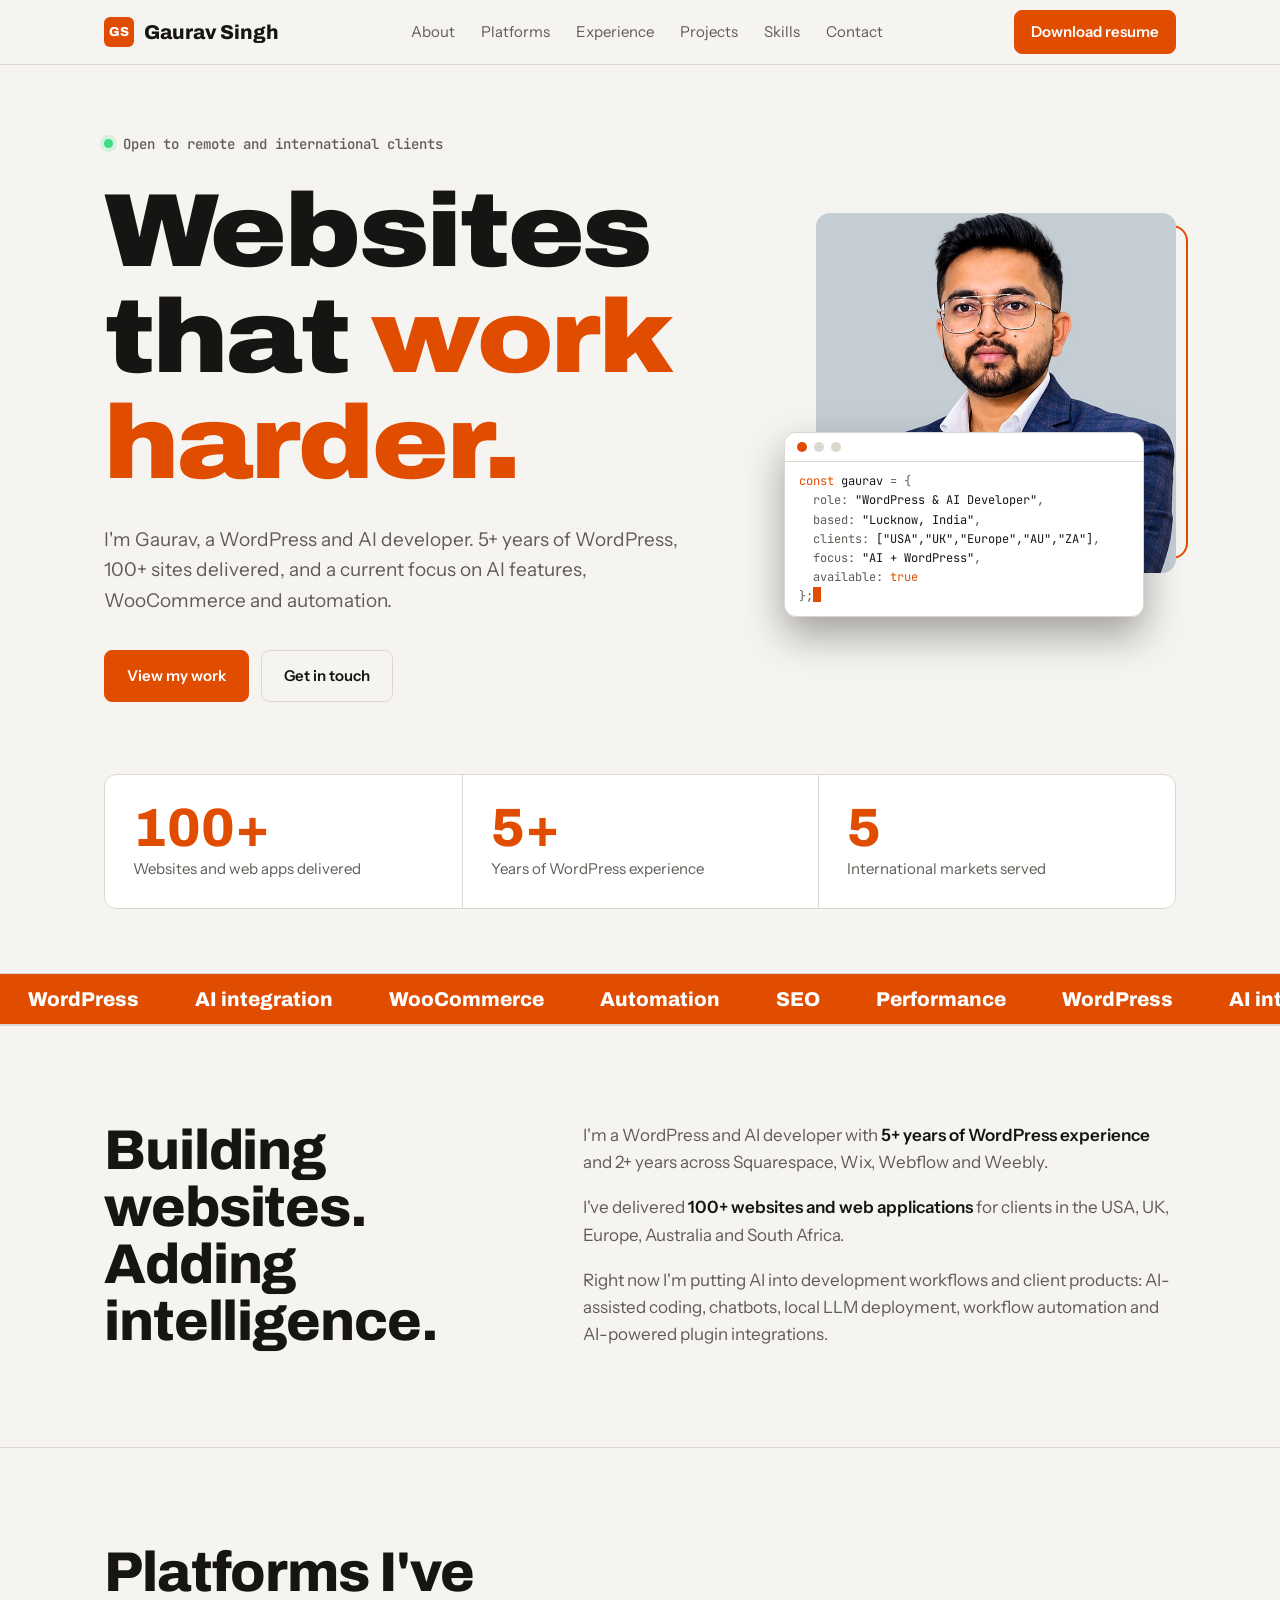
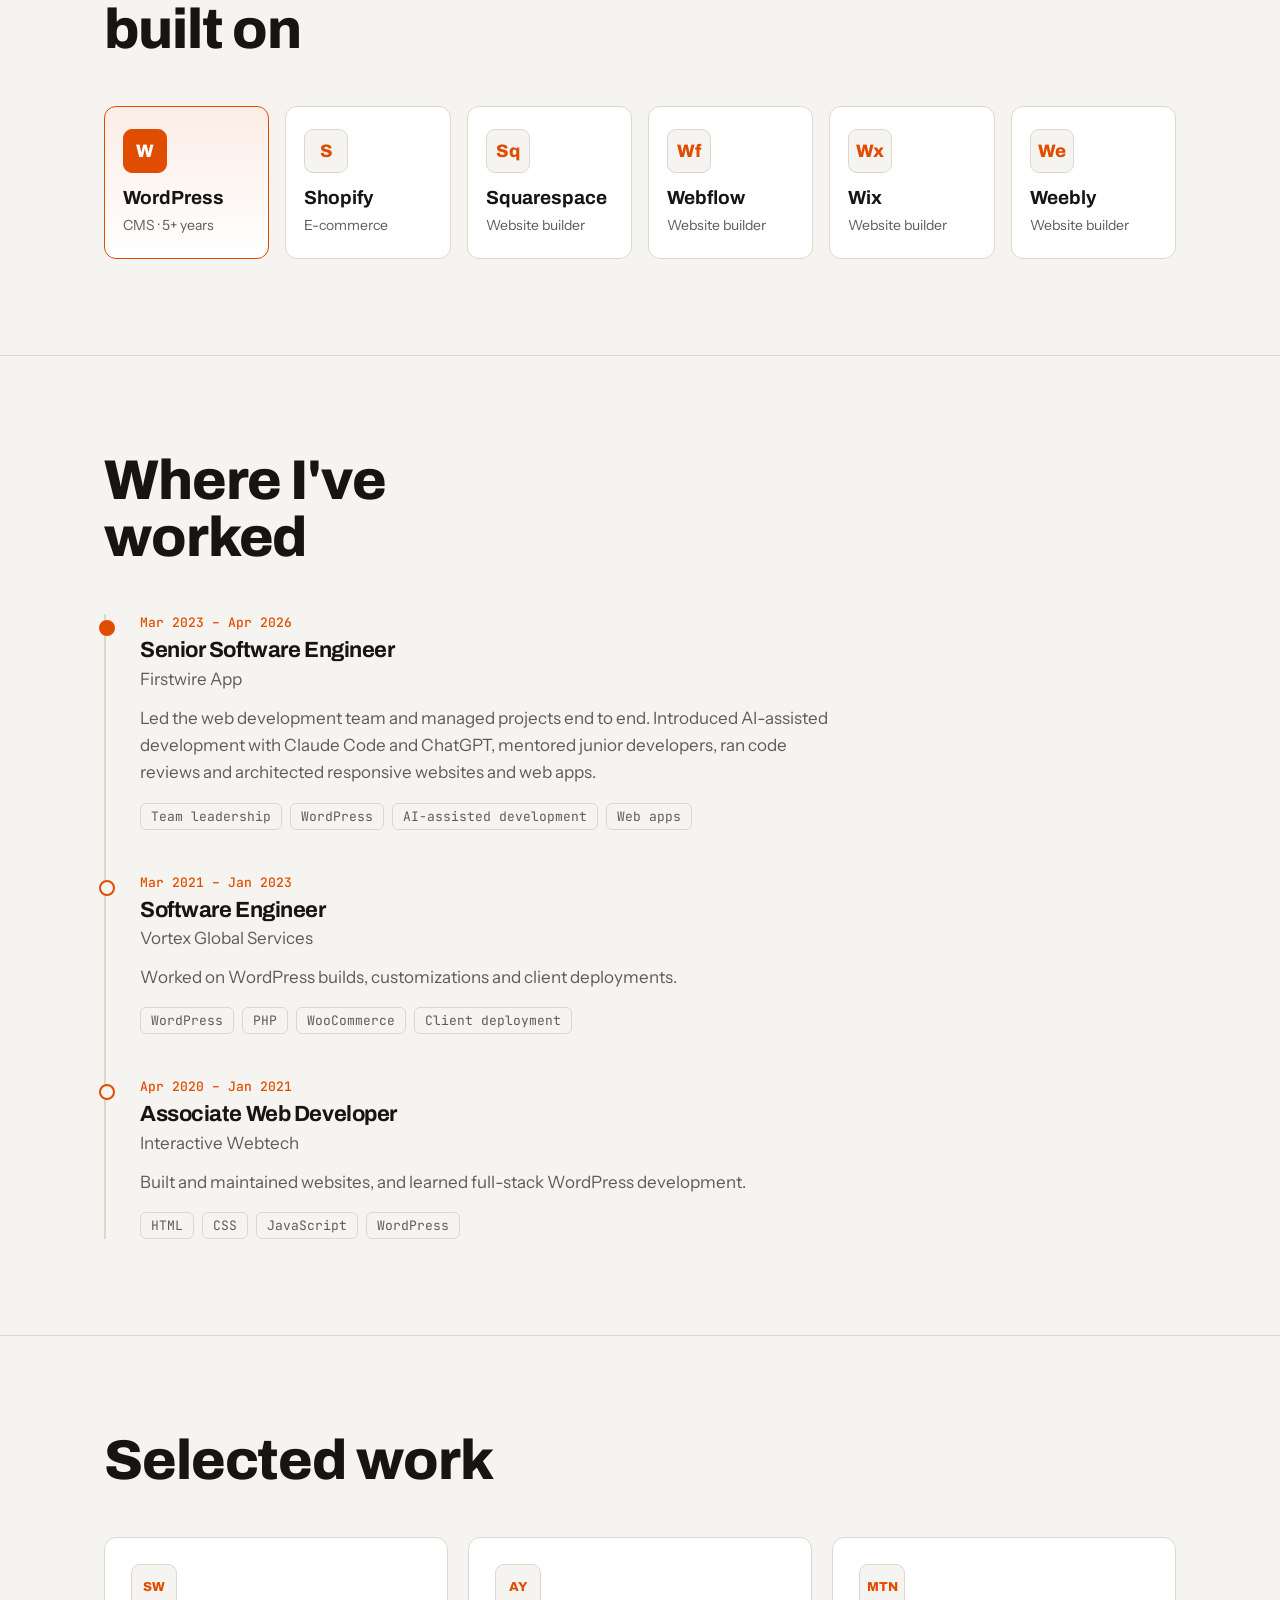
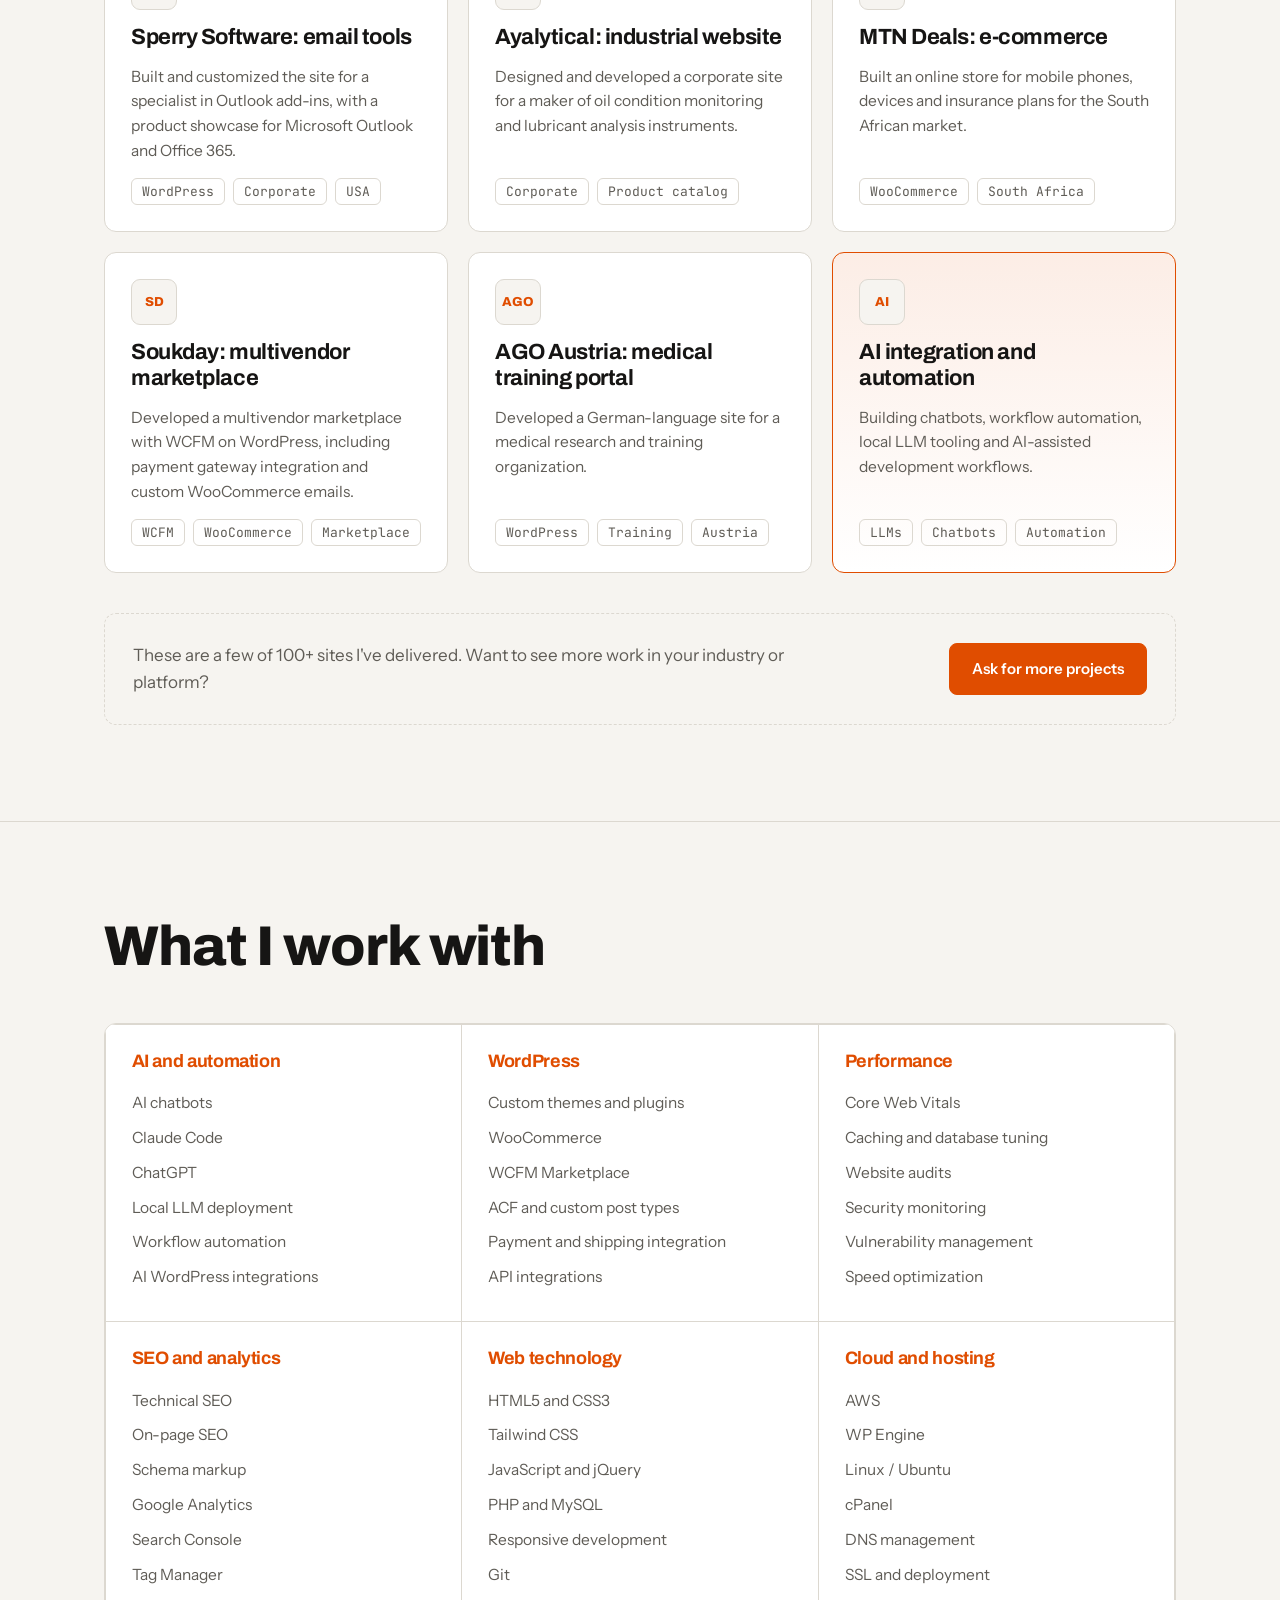
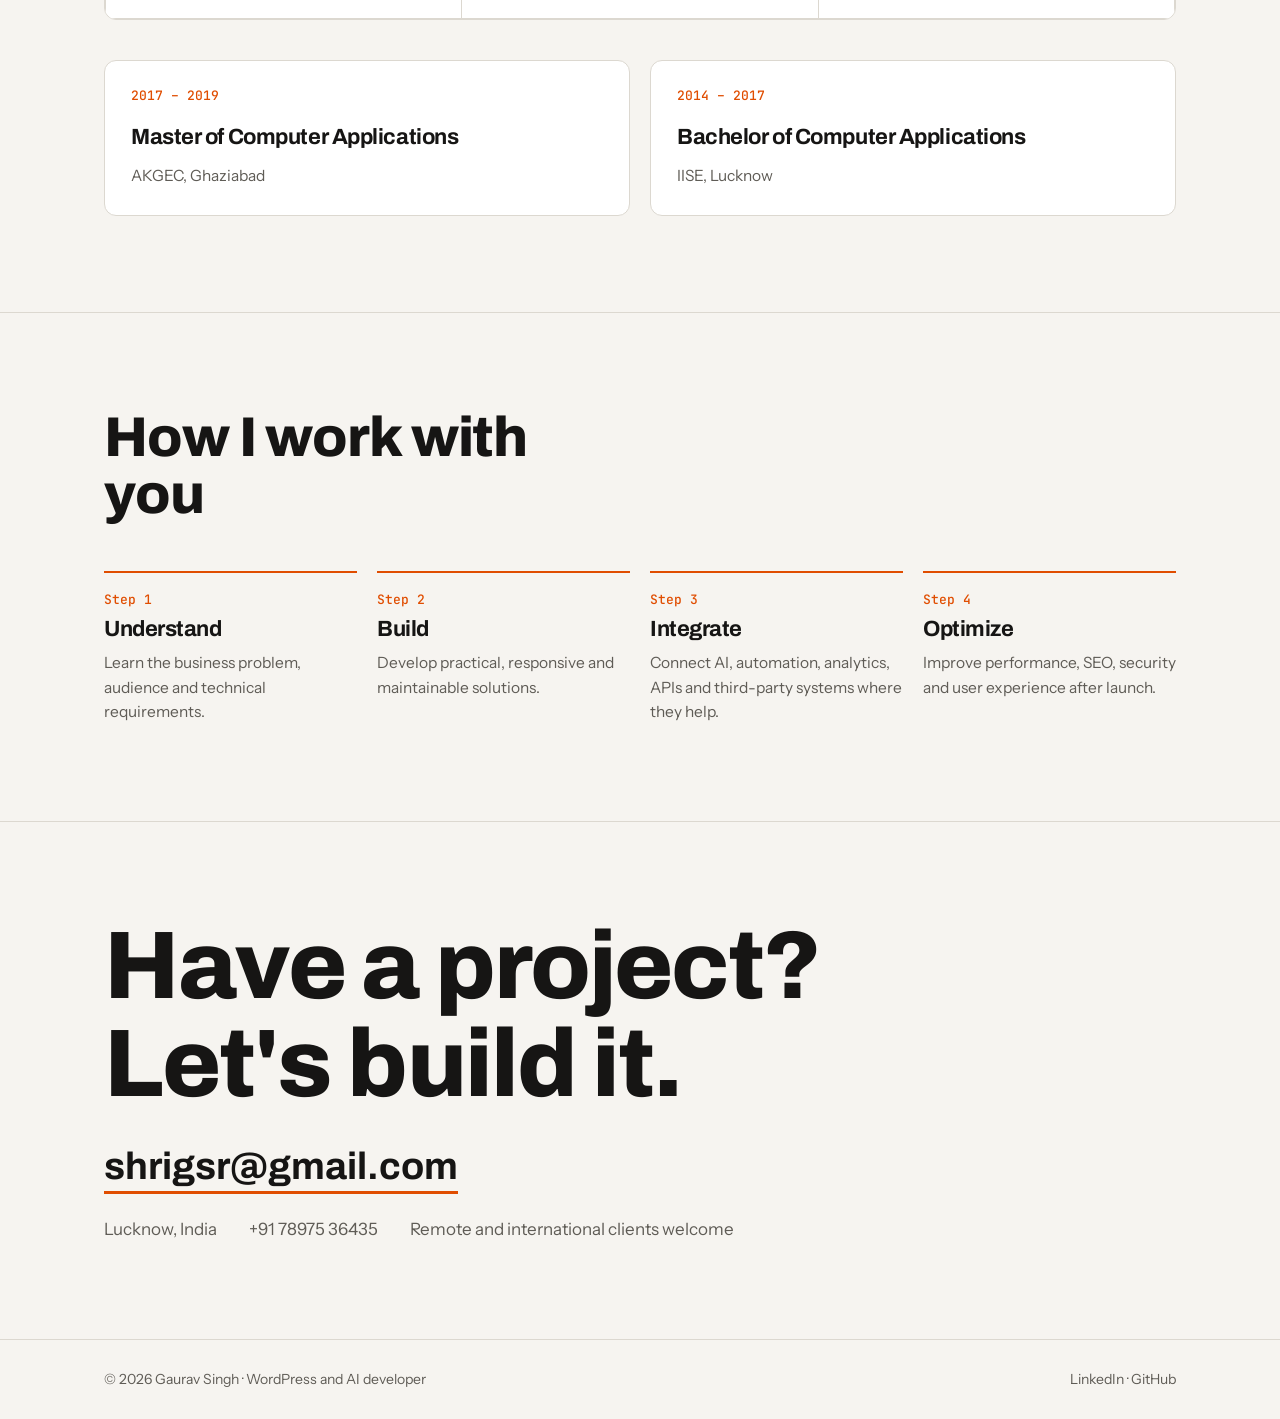
==== commit 17fca99a: "Update height of .ph class for better layout Adjust height of image container in mobile view." ====
--- a/index.html
+++ b/index.html
@@ -41,7 +41,7 @@
 /* portrait */
 .pf{position:relative;max-width:360px;margin-left:auto;padding-bottom:44px}
 .pf:before{content:"";position:absolute;inset:12px -12px 58px 12px;border:2px solid var(--ac);border-radius:16px}
-.ph{position:relative;width:100%;aspect-ratio:1/1;object-fit:cover;object-position:50% 6%;border-radius:14px;display:block;background:var(--panel)}
+.ph{position:relative;width:100%;aspect-ratio:1/1;object-fit:cover;object-position:50% 6%;border-radius:14px;display:block;background:var(--panel);height:50%;}
 .pf .term{position:absolute;left:-32px;right:32px;bottom:0;font-size:12px;line-height:1.6;box-shadow:0 18px 40px rgba(0,0,0,.35)}
 .pf .term pre{padding:10px 14px}.pf .term .bar{padding:9px 12px}
 @media(max-width:860px){.pf{margin:0 auto;padding-bottom:0;max-width:300px}.pf .term{position:static;margin-top:20px}.pf:before{inset:14px -14px 14px 14px}}
